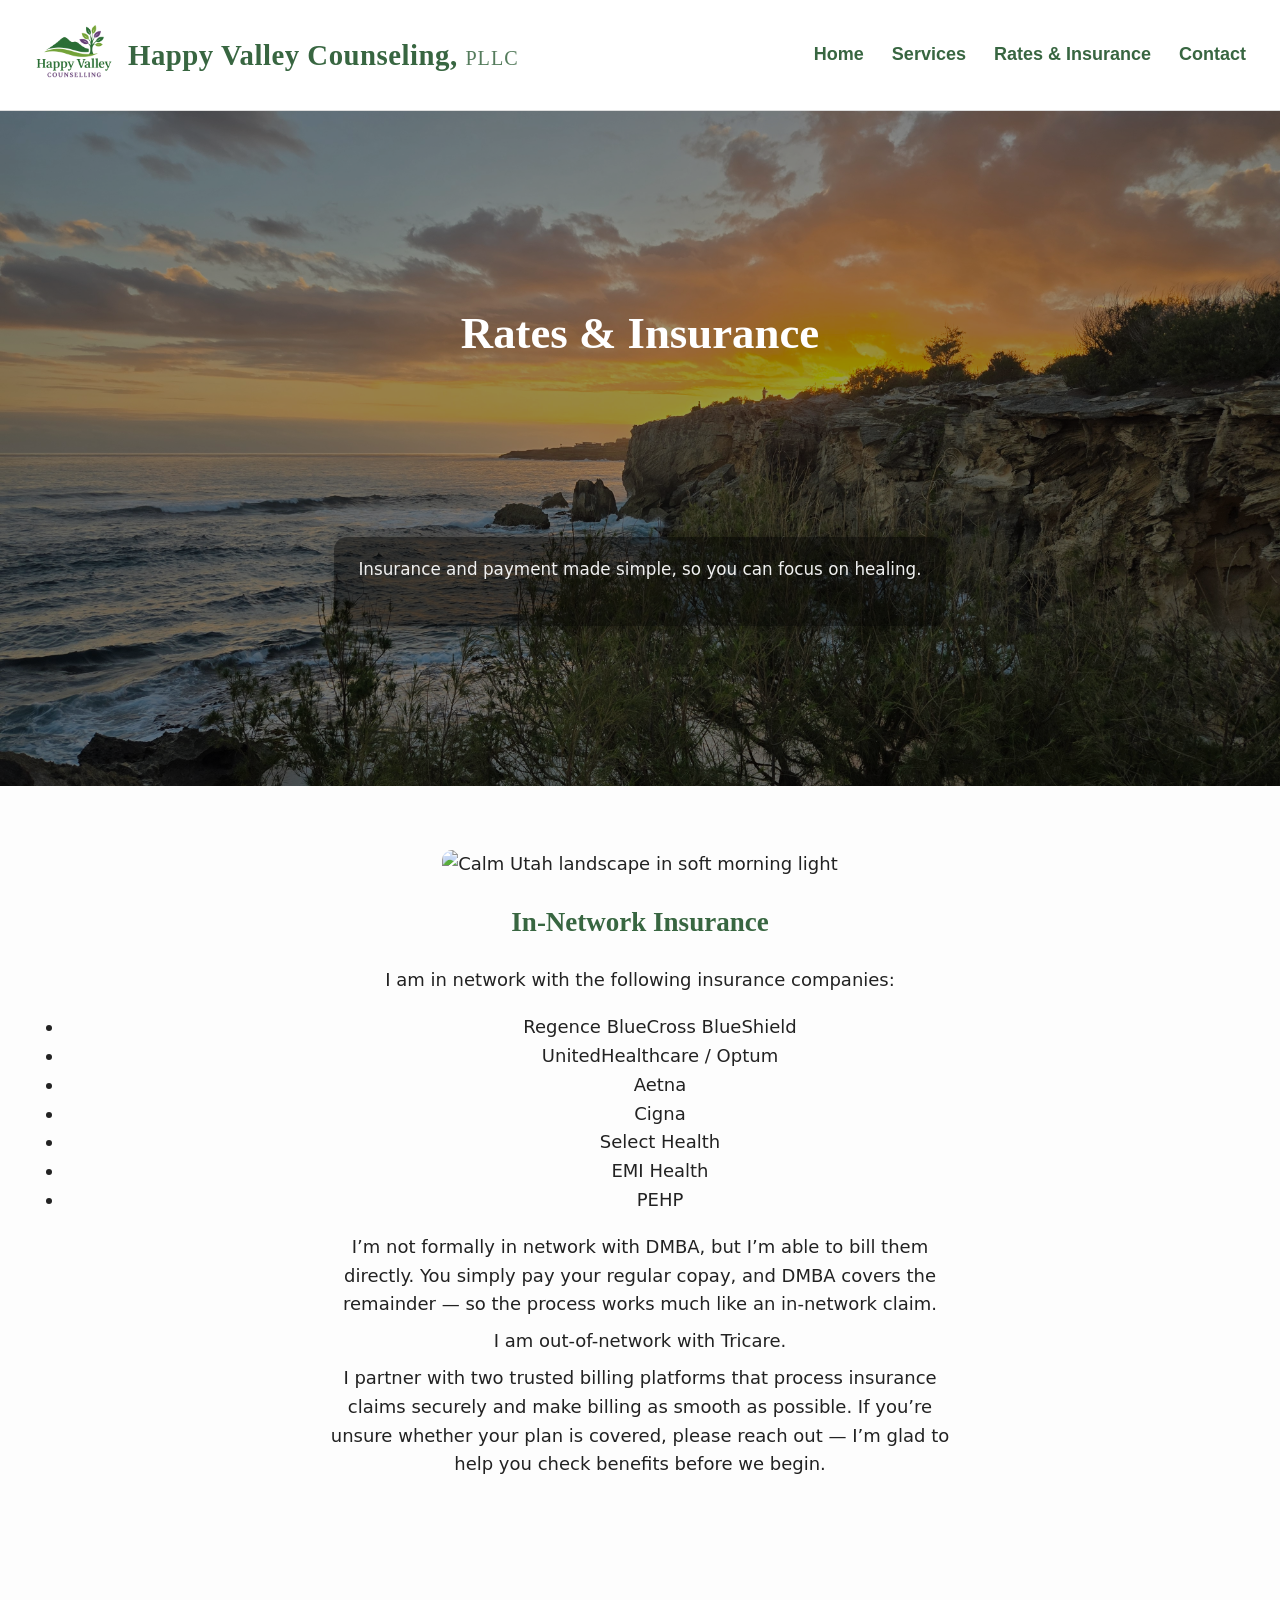
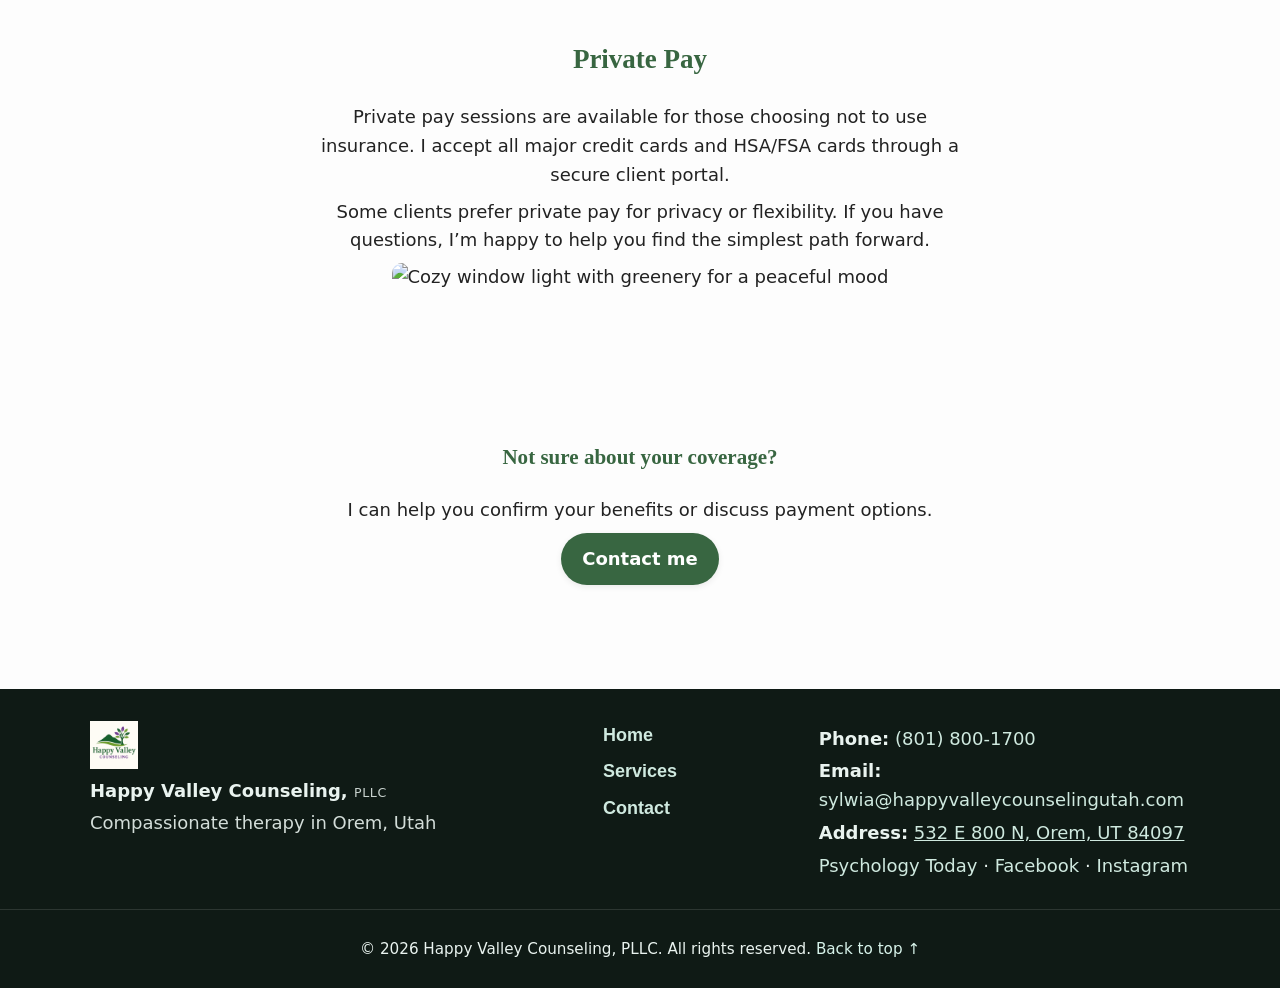
==== rates/index.html @ cf36c381 "Add files via upload added rates pages" ====
<!DOCTYPE html>
<html lang="en">

<head>
    <meta charset="UTF-8" />
    <meta name="viewport" content="width=device-width, initial-scale=1.0" />
    <title>Rates &amp; Insurance | Happy Valley Counseling, PLLC</title>
    <meta name="description"
        content="Therapy rates and accepted insurance for Happy Valley Counseling in Orem, Utah. In network with major plans; private pay and HSA/FSA accepted." />
    <link rel="stylesheet" href="/styles.css">

</head>

<body>
    <!-- ===== Header (exact structure as homepage; paths adjusted) ===== -->
    <header class="site-header">
        <img src="../images/logo-clear.png" alt="Happy Valley Counseling logo" class="logo" width="84" height="84">
        <h1>Happy Valley Counseling, <span class="pllc">PLLC</span></h1>

        <!-- Mobile menu button -->
        <button class="nav-toggle" aria-label="Toggle menu" aria-expanded="false" aria-controls="primary-nav">☰</button>

        <!-- Primary navigation -->
        <nav id="primary-nav" aria-label="Primary">
            <ul>
                <li><a href="/">Home</a></li>
                <li><a href="../services/">Services</a></li>
                <li><a href="/rates/" aria-current="page">Rates &amp; Insurance</a></li>
                <li><a href="/#contact" class="scroll-link">Contact</a></li>
            </ul>
        </nav>
    </header>

    <!-- ===== Hero (matches homepage structure exactly) ===== -->
    <section id="rates-hero" class="hero hero-insurance">
        <h1>Rates &amp; Insurance</h1>
        <div class="hero-text">
            <p>Insurance and payment made simple, so you can focus on healing.</p>
        </div>
    </section>

    <main>
        <!-- ===== In-Network Section ===== -->
        <section id="insurance" class="split-section">
            <img src="../images/insurance/in-network.jpg" alt="Calm Utah landscape in soft morning light"
                class="split-image left" />
            <div class="split-text right">
                <h2>In-Network Insurance</h2>
                <p>I am in network with the following insurance companies:</p>
                <ul>
                    <li>Regence BlueCross BlueShield</li>
                    <li>UnitedHealthcare / Optum</li>
                    <li>Aetna</li>
                    <li>Cigna</li>
                    <li>Select Health</li>
                    <li>EMI Health</li>
                    <li>PEHP</li>
                </ul>

                <p>I’m not formally in network with DMBA, but I’m able to bill them directly. You simply pay your
                    regular copay, and DMBA covers the remainder — so the process works much like an in-network claim.
                </p>
                <p>I am out-of-network with Tricare.</p>

                <p class="soft-note">I partner with two trusted billing platforms that process insurance claims securely
                    and make billing as smooth as possible. If you’re unsure whether your plan is covered, please reach
                    out — I’m glad to help you check benefits before we begin.</p>
            </div>
        </section>

        <!-- ===== Private Pay Section (alternating) ===== -->
        <section class="split-section alt">
            <div class="split-text left">
                <h2>Private Pay</h2>
                <p>Private pay sessions are available for those choosing not to use insurance. I accept all major credit
                    cards and HSA/FSA cards through a secure client portal.</p>
                <p class="soft-note">Some clients prefer private pay for privacy or flexibility. If you have questions,
                    I’m happy to help you find the simplest path forward.</p>
            </div>
            <img src="../images/insurance/private-pay.jpg" alt="Cozy window light with greenery for a peaceful mood"
                class="split-image right" />
        </section>

        <!-- ===== Gentle closing CTA ===== -->
        <section class="closing-cta">
            <div class="closing-box">
                <h3>Not sure about your coverage?</h3>
                <p>I can help you confirm your benefits or discuss payment options.</p>
                <p><a class="btn" href="/#contact">Contact me</a></p>
            </div>
        </section>
    </main>

    <!-- ===== Footer (exact structure as homepage; paths adjusted) ===== -->
    <footer class="site-footer" role="contentinfo" aria-label="Footer">
        <div class="footer-inner">
            <div class="footer-brand">
                <img src="../images/logo-whitebg.png" alt="Happy Valley Counseling logo" class="footer-logo">
                <p class="footer-name">Happy Valley Counseling, <span class="pllc">PLLC</span></p>
                <p class="footer-tag">Compassionate therapy in Orem, Utah</p>
            </div>

            <nav class="footer-nav" aria-label="Footer links">
                <ul>
                    <li><a href="/">Home</a></li>
                    <li><a href="../services/">Services</a></li>
                    <li><a href="/#contact">Contact</a></li>
                </ul>
            </nav>

            <div class="footer-contact">
                <p><strong>Phone:</strong> <a href="tel:+18018001700">(801) 800-1700</a></p>
                <p><strong>Email:</strong> <a
                        href="mailto:sylwia@happyvalleycounselingutah.com">sylwia@happyvalleycounselingutah.com</a></p>
                <p><strong>Address:</strong>
                    <a href="https://www.google.com/maps/search/?api=1&query=532%20E%20800%20N%2C%20Orem%2C%20UT%2084097"
                        target="_blank" rel="noopener" aria-label="Open 532 E 800 N, Orem, UT 84097 on Google Maps">
                        532 E 800 N, Orem, UT 84097
                    </a>
                </p>
                <p class="footer-social">
                    <a href="https://www.psychologytoday.com/profile/1217703" target="_blank" rel="noopener">Psychology
                        Today</a> ·
                    <a href="https://www.facebook.com/HappyValleyCounselingUtah" target="_blank"
                        rel="noopener">Facebook</a> ·
                    <a href="https://www.instagram.com/happyvalleycounselingutah/" target="_blank"
                        rel="noopener">Instagram</a>
                </p>
            </div>
        </div>

        <div class="footer-bottom">
            <p>© <span id="year"></span> Happy Valley Counseling, PLLC. All rights reserved. <a href="/">Back to top
                    ↑</a></p>
        </div>
    </footer>

    <!-- Same JS file as homepage (one level up) -->
    <script src="/index.js"></script>

</body>

</html>
---- styles.css ----
:root {
    --green-700: #386641;
    /* deep evergreen */
    --green-500: #6b9080;
    /* sage banner */
    --green-300: #9cc5a1;
    /* light leaf */
    --purple-600: #6b56a3;
    /* primary accent */
    --purple-400: #9273cf;
    /* light accent */
    --ink-900: #222222;
    /* text */
    --paper-50: #fdfdfd;
    /* page bg */
}

:root {
    /* ...your existing vars... */
    --header-offset: 84px;
    /* adjust if needed */
}

html {
    scroll-behavior: smooth;
}

/* reset / base */
* {
    box-sizing: border-box;
}

h1,
h2,
h3 {
    font-family: 'Playfair Display', serif;
    color: var(--green-700);
}

body {
    font-family: Lato, system-ui, -apple-system, sans-serif;
    color: var(--ink-900);
    background: var(--paper-50);
    margin: 0;
    line-height: 1.6;
}

/* Typographic rhythm and readability */
:root {
    --max-width: 70ch;
}

section p {
    max-width: var(--max-width);
}

/* Slightly larger default font on big screens */
@media (min-width: 1024px) {
    body {
        font-size: 18px;
    }
}

/* Improve link focus/hover contrast in header */
.site-header nav a {
    padding: .25rem .125rem;
    border-radius: .25rem;
}

.site-header nav a:focus,
.site-header nav a:hover {
    background: rgba(56, 102, 65, 0.08);
    text-decoration: none;
}

/* header */
.site-header {
    position: sticky;
    top: 0;
    z-index: 10;
    /* important for dropdown positioning */
    background: #fff;
    color: var(--green-700);
    padding: 0.8rem 2rem;
    display: grid;
    grid-template-columns: auto 1fr auto;
    /* logo | title | nav/button */
    align-items: center;
    gap: 0.75rem;
    border-bottom: 1px solid #ddd;
}

header h1 {
    margin: 0.5rem 0;
    font-size: 1.8rem;
    letter-spacing: 0.5px;
}

.logo {
    width: 84px;
    height: auto;
    display: block;
    margin: 0;
    border-radius: 0;
}

/* nav (desktop baseline) */
nav ul {
    list-style: none;
    padding: 0;
    margin: 0;
    display: flex;
    gap: 1.5rem;
    justify-content: center;
    font-family: 'Lato', sans-serif;
}

nav a {
    color: var(--green-700);
    text-decoration: none;
    font-weight: 600;
}

nav a:hover {
    text-decoration: underline;
}

/* images */
img {
    max-width: 100%;
    height: auto;
    border-radius: 10px;
}

/* ===== Happy Valley CTA buttons ===== */
.cta-group {
    display: grid;
    gap: .75rem;
    margin-top: 1.25rem;
}

/* Base button */
.btn {
    --brand: var(--green-700, #386641);
    --brand-600: #4c7a58;
    --on-brand: #ffffff;
    --surface: #f3f7f4;
    --border: rgba(0, 0, 0, .08);

    display: inline-flex;
    align-items: center;
    justify-content: center;
    gap: .5rem;
    padding: .95rem 1.25rem;
    border-radius: 9999px;
    /* pill shape */
    border: 1px solid transparent;
    font-weight: 600;
    line-height: 1.1;
    text-decoration: none;
    min-height: 48px;
    /* ≥ WCAG touch target */
    box-shadow: 0 2px 6px rgba(0, 0, 0, .08);
    transition: background-color .2s ease, border-color .2s ease, transform .06s ease;
    color: #fff;
    /* default text color; variants can override */
    background: var(--brand);
    /* default bg so old .btn uses primary look */
}

.btn:hover {
    transform: translateY(-1px);
}

.btn:focus-visible {
    outline: 3px solid #93c5aa;
    /* accessible focus ring */
    outline-offset: 2px;
}

@media (prefers-reduced-motion: reduce) {

    .btn,
    .btn:hover {
        transition: none;
        transform: none;
    }
}

/* Variants */
.btn-primary {
    background: var(--brand);
    color: var(--on-brand);
}

.btn-primary:hover {
    background: var(--brand-600);
}

.btn-primary-soft {
    background: #e8f0eb;
    color: var(--brand);
    border-color: #d7e4dc;
}

.btn-primary-soft:hover {
    background: #ddebe3;
}

.btn-outline {
    background: #fff;
    color: var(--brand);
    border-color: var(--brand);
}

.btn-outline:hover {
    background: var(--brand);
    color: #fff;
}

/* Icon sizing */
.btn .i {
    line-height: 0;
    font-size: 1.1em;
}

/* Desktop: place buttons side-by-side with wrapping */
@media (min-width: 700px) {
    .cta-group {
        grid-template-columns: repeat(3, minmax(0, 1fr));
    }
}





a:focus,
.btn:focus {
    outline: 3px solid var(--purple-400);
    outline-offset: 2px;
    border-radius: .4rem;
}

/* hero */
.hero {
    position: relative;
    min-height: 75vh;
    display: grid;
    place-items: center;
    text-align: center;
    color: white;
    background: url("images/sunset.jpg") center/cover no-repeat fixed;
    padding: 5rem 1rem;
}

.hero::before {
    content: "";
    position: absolute;
    inset: 0;
    background: rgba(0, 0, 0, 0.40);
}

.hero>* {
    position: relative;
    z-index: 1;
}

.hero h1,
.hero h2 {
    font-family: 'Playfair Display', serif;
    font-size: clamp(1.8rem, 4vw, 2.8rem);
    line-height: 1.2;
    color: #fff;
    margin-bottom: 1rem;
}



.hero p {
    color: #f0f0f0;
    max-width: 600px;
    margin: 0 auto 1.5rem;
    font-size: 1.05rem;
}

/* translucent background behind hero text */
.hero-text {
    background: rgba(0, 0, 0, 0.45);
    /* 45% black */
    padding: 1.2rem 1.5rem;
    border-radius: 0.8rem;
    max-width: 700px;
    margin: 0 auto;
    box-shadow: 0 4px 12px rgba(0, 0, 0, 0.25);
}




.hero img {
    display: none;
}

/* sections */
section {
    padding: 4rem 1.5rem;
    text-align: center;
}

section h2 {
    color: var(--green-700);
    font-family: 'Playfair Display', serif;
}

section p {
    max-width: 650px;
    margin: 0.5rem auto;
}

/* mobile toggle button (hidden on desktop) */
.nav-toggle {
    display: none;
    background: #fff;
    border: 1px solid #ddd;
    border-radius: .5rem;
    padding: .4rem .6rem;
    font-size: 1.1rem;
    line-height: 1;
    color: var(--green-700);
    cursor: pointer;
}

/* subtle shadow when scrolling */
.site-header.scrolled {
    box-shadow: 0 2px 6px rgba(0, 0, 0, 0.08);
    transition: box-shadow 0.3s ease;
}

/* smaller title on very small phones */
@media (max-width: 600px) {
    header h1 {
        font-size: 1rem;
        line-height: 1.1;
    }
}

/* MOBILE DROPDOWN (fade/slide) */
@media (max-width: 800px) {
    .nav-toggle {
        display: inline-block;
    }

    /* dropdown panel (always flex, visually collapsed) */
    .site-header nav ul {
        position: absolute;
        left: 0;
        right: 0;
        top: calc(100% + 1px);
        margin: 0;
        padding: .75rem 1rem;
        background: #fff;
        border-top: 1px solid #eee;
        display: flex;
        flex-direction: column;
        gap: .75rem;
        text-align: center;
        z-index: 9;

        /* hidden state */
        max-height: 0;
        opacity: 0;
        transform: translateY(-0.5rem);
        overflow: hidden;
        visibility: hidden;

        /* transitions */
        transition:
            max-height .25s ease,
            opacity .25s ease,
            transform .25s ease,
            visibility 0s linear .25s;
        /* delay hiding until fade finishes */
    }

    /* open state */
    .site-header.open nav ul {
        max-height: 240px;
        opacity: 1;
        transform: translateY(0);
        visibility: visible;
        transition:
            max-height .30s ease,
            opacity .30s ease,
            transform .30s ease,
            visibility 0s;
        /* show immediately */
    }

    /* bigger tap targets */
    nav a {
        padding: .5rem .25rem;
    }
}

/* ensure hero doesn’t get covered if menu drops */
@media (max-width: 800px) {
    .site-header.open+.hero {
        padding-top: 1rem;
    }
}

/* ===== Footer ===== */
.site-footer {
    background: #0f1a15;
    color: #e9f3ef;
    padding-top: 2rem;
    margin-top: 2rem;
}

.site-footer a {
    color: #cfe9df;
    text-decoration: none;
}

.site-footer a:hover {
    text-decoration: underline;
}

.footer-inner {
    width: min(1100px, 92%);
    margin: 0 auto;
    display: grid;
    grid-template-columns: 1.2fr 1fr 1.2fr;
    gap: 1.5rem;
    align-items: start;
}

.footer-logo {
    width: 48px;
    height: auto;
    border-radius: 0;
    display: block;
    margin-bottom: .5rem;
}

.footer-name {
    margin: 0;
    font-weight: 700;
}

.footer-tag {
    margin: .25rem 0 0;
    opacity: .9;
}

.footer-nav ul {
    list-style: none;
    margin: 0;
    padding: 0;
    display: grid;
    gap: .5rem;
}

.footer-nav a {
    font-weight: 600;
}

.footer-contact p {
    margin: .25rem 0;
}

.footer-social {
    margin-top: .5rem;
}

.footer-bottom {
    border-top: 1px solid rgba(255, 255, 255, .12);
    margin-top: 1.5rem;
    padding: .75rem 0;
    text-align: center;
    font-size: .95rem;
}

.footer-bottom a {
    color: #d7f3ea;
}

/* Mobile footer layout */
@media (max-width: 800px) {
    .footer-inner {
        grid-template-columns: 1fr;
        gap: 1rem;
    }

    .footer-bottom {
        font-size: .9rem;
    }
}

.pllc {
    font-size: 0.7em;
    font-weight: 400;
    letter-spacing: 0.05em;
    opacity: 0.85;
}

@media (prefers-color-scheme: dark) {
    :root {
        --paper-50: #121212;
        /* page bg in dark */
        --ink-900: #f5f5f5;
        /* text in dark */
        /* Optional: slightly tweak accents to keep contrast strong */
        /* --green-700: #3a7a50; */
        /* --purple-600: #7b65b6; */
    }

    body {
        background: var(--paper-50);
        color: var(--ink-900);
    }

    .site-header {
        background: #161b18;
        border-bottom-color: #27332d;
    }

    .site-header nav a:focus,
    .site-header nav a:hover {
        background: rgba(255, 255, 255, 0.08);
    }

    .hero::before {
        /* Keep overlay but slightly lighter in dark mode for readability */
        background: rgba(0, 0, 0, 0.35);
    }


    .site-footer {
        background: #0b1411;
        color: #e7f2ee;
    }

    .footer-bottom {
        border-top-color: rgba(255, 255, 255, .14);
    }
}

.footer-contact a[href*="maps"] {
    color: #cfe9df;
    /* same as other footer links */
    text-decoration: underline;
}

.footer-contact a[href*="maps"]:hover {
    color: #ffffff;
}


/* ===== Therapy Services: compact cards (title → image → text) ===== */
.services .section-hero {
    background: linear-gradient(to bottom right, var(--green-700), var(--green-500));
    color: #fff;
    padding: 2.5rem 1.25rem;
    text-align: center;
    border-radius: 0.8rem;
    margin: 0 auto 1.5rem;
    width: min(1100px, 92%);
}

.services .section-hero h2 {
    color: #fff;
    margin: 0 0 .4rem;
    font-size: clamp(1.7rem, 3vw, 2.2rem);
}

.services .section-hero p {
    margin: 0;
    opacity: .95;
}

.service-grid {
    width: min(1100px, 92%);
    margin: 0 auto;
    display: grid;
    gap: 1.25rem;
    grid-template-columns: repeat(3, 1fr);
}

@media (max-width: 1000px) {
    .service-grid {
        grid-template-columns: repeat(2, 1fr);
    }
}

@media (max-width: 640px) {
    .service-grid {
        grid-template-columns: 1fr;
    }
}

.service-card {
    background: #fff;
    border-radius: 0.8rem;
    box-shadow: 0 2px 6px rgba(0, 0, 0, .06);
    padding: 1rem 1rem 1.1rem;
    text-align: left;
}

.service-card h3 {
    margin: 0 0 .5rem;
    font-size: 1.15rem;
    color: var(--green-700);
    line-height: 1.25;
}

.service-card img {
    width: 100%;
    height: 160px;
    /* ← change to 140px or 120px if you want smaller */
    object-fit: cover;
    border-radius: 0.6rem;
    margin: 0.25rem 0 0.6rem;
}

.service-card p {
    margin: 0;
    font-size: 0.98rem;
    line-height: 1.55;
    color: var(--ink-900);
}

/* Family photo styling */
.family-photo {
    margin-top: 1rem;
    border-radius: 0.6rem;
    box-shadow: 0 2px 10px rgba(0, 0, 0, 0.08);
    max-width: 680px;
    /* keeps it from stretching too wide */
    display: block;
    margin-left: auto;
    margin-right: auto;
    /* centers the image */
}

/* Center the family photo caption */
.photo-caption {
    text-align: center;
    margin-top: 0.5rem;
    color: #444;
    font-size: 0.95rem;
}

/* Therapist Bio layout polish */
#therapist-bio {
    background-color: #f8f9f8;
    /* soft neutral backdrop for calm contrast */
    padding: 3rem 1rem;
    text-align: center;
}

.bio-wrap {
    display: flex;
    flex-direction: column;
    align-items: center;
    gap: 1.5rem;
    max-width: 750px;
    margin: 0 auto;
}

.bio-photo {
    border-radius: 0.6rem;
    max-width: 250px;
    height: auto;
    box-shadow: 0 2px 10px rgba(0, 0, 0, 0.08);
}

.bio-text {
    text-align: left;
    line-height: 1.7;
    font-size: 1rem;
    color: #333;
}

/* spacing between therapist and family photo */
.family-photo {
    margin-top: 2rem;
    border-radius: 0.6rem;
    box-shadow: 0 2px 10px rgba(0, 0, 0, 0.08);
    max-width: 680px;
    display: block;
    margin-left: auto;
    margin-right: auto;
}

/* responsive tweaks for smaller screens */
@media (max-width: 600px) {
    .bio-text {
        font-size: 0.95rem;
    }

    .bio-photo {
        max-width: 180px;
    }
}

/* Keep anchored sections from hiding under the sticky header */
section[id] {
    scroll-margin-top: var(--header-offset);
}

/* Give a little more room on small screens if the header stacks */
@media (max-width: 600px) {
    :root {
        --header-offset: 96px;
    }
}
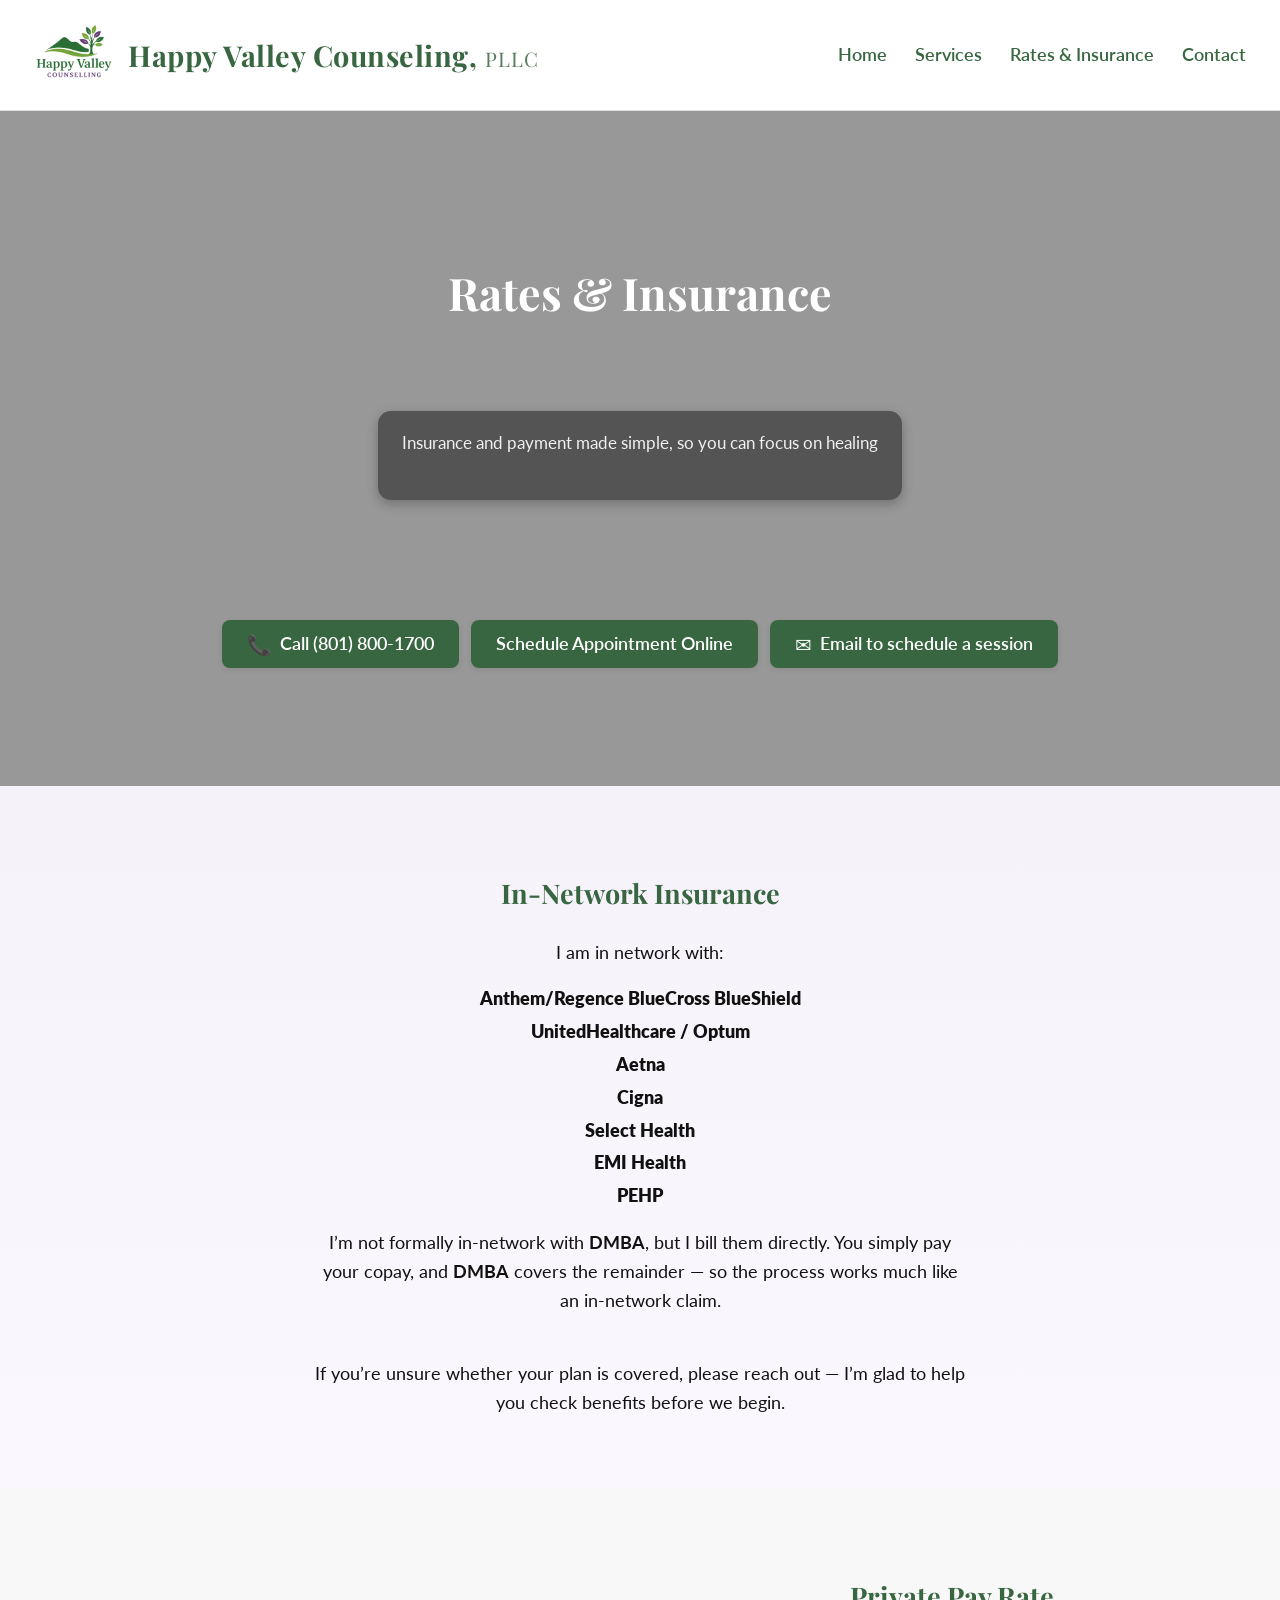
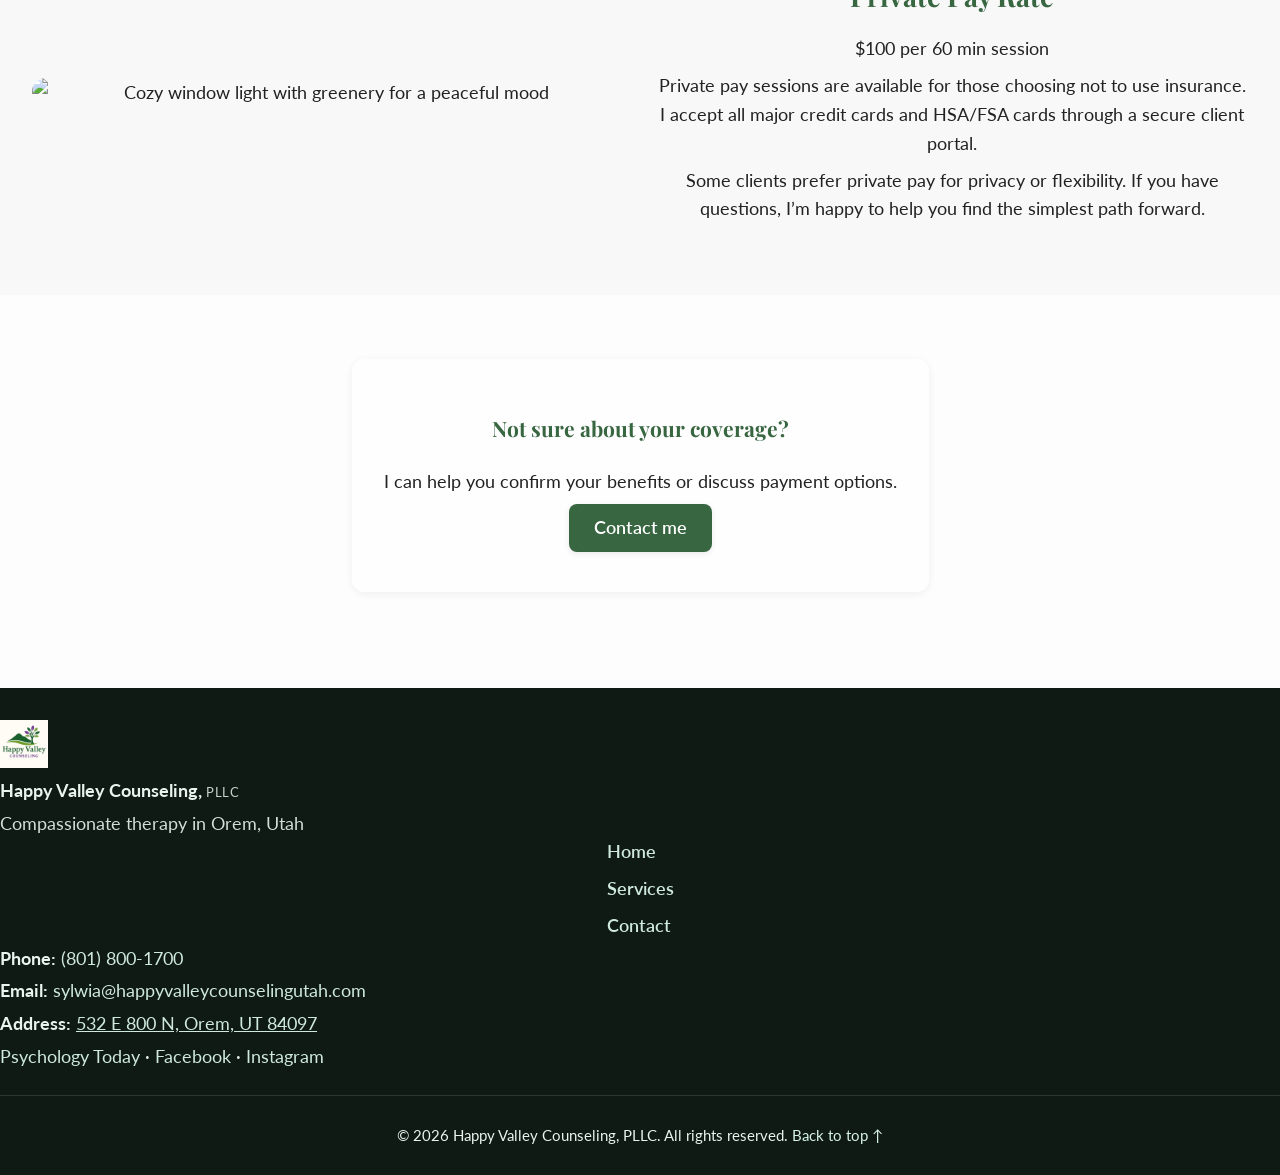
==== commit 7afa847e: "Add files via upload update on rates" ====
--- a/rates/index.html
+++ b/rates/index.html
@@ -2,12 +2,24 @@
 <html lang="en">
 
 <head>
+
     <meta charset="UTF-8" />
     <meta name="viewport" content="width=device-width, initial-scale=1.0" />
     <title>Rates &amp; Insurance | Happy Valley Counseling, PLLC</title>
     <meta name="description"
         content="Therapy rates and accepted insurance for Happy Valley Counseling in Orem, Utah. In network with major plans; private pay and HSA/FSA accepted." />
+
+    <!-- Performance for Google Fonts -->
+    <link rel="preconnect" href="https://fonts.gstatic.com" crossorigin>
+
+    <!-- Same fonts as your homepage and services page -->
+    <link
+        href="https://fonts.googleapis.com/css2?family=Playfair+Display:wght@600&family=Lato:wght@400;600&display=swap"
+        rel="stylesheet">
+
     <link rel="stylesheet" href="/styles.css">
+
+
 
 </head>
 
@@ -31,55 +43,88 @@
         </nav>
     </header>
 
-    <!-- ===== Hero (matches homepage structure exactly) ===== -->
+    <!-- ===== Hero (matches homepage exactly, with new words) ===== -->
     <section id="rates-hero" class="hero hero-insurance">
-        <h1>Rates &amp; Insurance</h1>
+
+        <h1>Rates & Insurance</h1>
+
         <div class="hero-text">
-            <p>Insurance and payment made simple, so you can focus on healing.</p>
+            <p>Insurance and payment made simple, so you can focus on healing</p>
         </div>
+
+        <div class="cta-group" role="group" aria-label="Contact options to schedule a session">
+            <a class="btn btn-primary" href="tel:+18018001700"
+                aria-label="Call Happy Valley Counseling at 801-800-1700 to schedule a session">
+                <span class="i" aria-hidden="true">📞</span>
+                Call (801) 800-1700
+            </a>
+
+            <a href="https://www.therapyportal.com/p/happyvalley84097/" class="btn schedule-btn" target="_blank"
+                rel="noopener noreferrer" aria-label="Schedule an appointment securely through the client portal">
+                Schedule Appointment Online
+            </a>
+
+
+            <a class="btn"
+                href="mailto:sylwia@happyvalleycounselingutah.com?subject=Schedule%20a%20session&body=Hello%2C%20I%E2%80%99d%20like%20to%20schedule%20a%20therapy%20session."
+                aria-label="Email Happy Valley Counseling to schedule a session">
+                <span class="i" aria-hidden="true">✉️</span>
+                Email to schedule a session
+            </a>
+        </div>
+
+
+
+
+
+
     </section>
 
+
+
     <main>
-        <!-- ===== In-Network Section ===== -->
-        <section id="insurance" class="split-section">
-            <img src="../images/insurance/in-network.jpg" alt="Calm Utah landscape in soft morning light"
+        <!-- ===== In-Network Insurance ===== -->
+        <section id="insurance" class="center-section purple-tint">
+
+            <h2>In-Network Insurance</h2>
+            <p>I am in network with:</p>
+            <ul>
+                <li>Anthem/Regence BlueCross BlueShield</li>
+                <li>UnitedHealthcare / Optum</li>
+                <li>Aetna</li>
+                <li>Cigna</li>
+                <li>Select Health</li>
+                <li>EMI Health</li>
+                <li>PEHP</li>
+            </ul>
+
+            <p>I’m not formally in-network with <strong>DMBA</strong>, but I bill them directly. You simply pay your
+                copay, and <strong>DMBA</strong> covers the remainder — so the process works much like an in-network
+                claim.</p>
+            <br>
+            <p class="soft-note"> If you’re unsure whether your plan is covered, please reach
+                out — I’m glad to help you check benefits before we begin.</p>
+        </section>
+
+
+        <!-- ===== Private Pay Section (flipped) ===== -->
+        <section class="split-section alt">
+            <img src="../images/private-pay.jpg" alt="Cozy window light with greenery for a peaceful mood"
                 class="split-image left" />
             <div class="split-text right">
-                <h2>In-Network Insurance</h2>
-                <p>I am in network with the following insurance companies:</p>
-                <ul>
-                    <li>Regence BlueCross BlueShield</li>
-                    <li>UnitedHealthcare / Optum</li>
-                    <li>Aetna</li>
-                    <li>Cigna</li>
-                    <li>Select Health</li>
-                    <li>EMI Health</li>
-                    <li>PEHP</li>
-                </ul>
-
-                <p>I’m not formally in network with DMBA, but I’m able to bill them directly. You simply pay your
-                    regular copay, and DMBA covers the remainder — so the process works much like an in-network claim.
+                <h2>Private Pay Rate</h2>
+                <p>$100 per 60 min session</p>
+                <p>Private pay sessions are available for those choosing not to use insurance. I accept all major credit
+                    cards and HSA/FSA cards through a secure client portal.</p>
+                <p class="soft-note">
+                    Some clients prefer private pay for privacy or flexibility. If you have questions,
+                    I’m happy to help you find the simplest path forward.
                 </p>
-                <p>I am out-of-network with Tricare.</p>
-
-                <p class="soft-note">I partner with two trusted billing platforms that process insurance claims securely
-                    and make billing as smooth as possible. If you’re unsure whether your plan is covered, please reach
-                    out — I’m glad to help you check benefits before we begin.</p>
             </div>
         </section>
 
-        <!-- ===== Private Pay Section (alternating) ===== -->
-        <section class="split-section alt">
-            <div class="split-text left">
-                <h2>Private Pay</h2>
-                <p>Private pay sessions are available for those choosing not to use insurance. I accept all major credit
-                    cards and HSA/FSA cards through a secure client portal.</p>
-                <p class="soft-note">Some clients prefer private pay for privacy or flexibility. If you have questions,
-                    I’m happy to help you find the simplest path forward.</p>
-            </div>
-            <img src="../images/insurance/private-pay.jpg" alt="Cozy window light with greenery for a peaceful mood"
-                class="split-image right" />
-        </section>
+
+
 
         <!-- ===== Gentle closing CTA ===== -->
         <section class="closing-cta">
@@ -89,6 +134,7 @@
                 <p><a class="btn" href="/#contact">Contact me</a></p>
             </div>
         </section>
+
     </main>
 
     <!-- ===== Footer (exact structure as homepage; paths adjusted) ===== -->
--- a/styles.css
+++ b/styles.css
@@ -14,6 +14,21 @@
     --paper-50: #fdfdfd;
     /* page bg */
 }
+
+/* Hide visually but keep readable for screen readers (WCAG accessible) */
+.visually-hidden {
+    position: absolute !important;
+    width: 1px;
+    height: 1px;
+    padding: 0;
+    margin: -1px;
+    overflow: hidden;
+    clip: rect(0 0 0 0);
+    white-space: nowrap;
+    border: 0;
+}
+
+
 
 :root {
     /* ...your existing vars... */
@@ -261,6 +276,14 @@
     background: rgba(0, 0, 0, 0.40);
 }
 
+/* === Rates & Insurance: page-specific hero === */
+#rates-hero {
+    background-image: url('/images/hero-rates.jpg');
+    background-attachment: scroll;
+    /* optional: avoid parallax here */
+}
+
+
 .hero>* {
     position: relative;
     z-index: 1;
@@ -427,7 +450,7 @@
     text-decoration: underline;
 }
 
-.footer-inner {
+.footer-top {
     width: min(1100px, 92%);
     margin: 0 auto;
     display: grid;
@@ -474,6 +497,9 @@
     margin-top: .5rem;
 }
 
+
+
+
 .footer-bottom {
     border-top: 1px solid rgba(255, 255, 255, .12);
     margin-top: 1.5rem;
@@ -488,9 +514,13 @@
 
 /* Mobile footer layout */
 @media (max-width: 800px) {
-    .footer-inner {
+    .footer-top {
         grid-template-columns: 1fr;
         gap: 1rem;
+    }
+
+    .footer-nav ul {
+        justify-items: center;
     }
 
     .footer-bottom {
@@ -715,4 +745,162 @@
     :root {
         --header-offset: 96px;
     }
+}
+
+/* ---------- Rates & Insurance Page ---------- */
+
+
+.split-section {
+    display: flex;
+    flex-wrap: wrap;
+    align-items: center;
+    padding: 4rem 2rem;
+    gap: 2rem;
+}
+
+.split-section.alt {
+    background-color: #f7f8f7;
+}
+
+/* Remove bullet points in the Insurance section */
+#insurance ul {
+    list-style: none;
+    padding-left: 0;
+    margin-left: 0;
+}
+
+#insurance li {
+    margin: 0.25rem 0;
+    /* optional spacing */
+}
+
+.split-image {
+    flex: 1 1 45%;
+    border-radius: 1rem;
+    max-height: 400px;
+    object-fit: cover;
+}
+
+.split-text {
+    flex: 1 1 45%;
+    color: #222;
+    line-height: 1.6;
+}
+
+.split-text h2 {
+    color: #386641;
+    margin-bottom: 1rem;
+}
+
+/* Buttons */
+.btn {
+    background-color: #386641;
+    color: #fff;
+    padding: 0.75rem 1.5rem;
+    border-radius: 0.5rem;
+    text-decoration: none;
+    font-weight: 600;
+}
+
+.btn:hover {
+    background-color: #6b9080;
+}
+
+/* Responsive layout */
+@media (max-width: 768px) {
+    .split-section {
+        flex-direction: column;
+    }
+
+    .split-image,
+    .split-text {
+        flex: 1 1 100%;
+    }
+}
+
+
+
+#rates-hero h1 {
+    display: block;
+    margin-bottom: 1rem;
+}
+
+#rates-hero .hero-text {
+    display: block;
+    margin: 0 auto 1.5rem;
+    max-width: 60ch;
+}
+
+#rates-hero .cta-group {
+    display: flex;
+    flex-wrap: wrap;
+    /* allows buttons to wrap on mobile */
+    justify-content: center;
+    gap: 0.75rem;
+    /* space between buttons */
+}
+
+
+
+/* === CTA faint background image === */
+.closing-cta {
+    position: relative;
+    text-align: center;
+    padding: 4rem 1.5rem;
+    background-color: #fdfdfd;
+    /* fallback color */
+    color: #222;
+    overflow: hidden;
+    /* keeps overlay inside section */
+}
+
+.closing-cta::before {
+    content: "";
+    position: absolute;
+    inset: 0;
+    background: url('/images/private-pay.jpg') center/cover no-repeat;
+    opacity: 0.25;
+    /* 25% opacity */
+    z-index: 0;
+}
+
+.closing-cta .closing-box {
+    position: relative;
+    z-index: 1;
+    /* keeps text above faint image */
+    background: rgba(255, 255, 255, 0.75);
+    /* soft white layer for contrast */
+    padding: 2rem;
+    border-radius: 0.8rem;
+    display: inline-block;
+    max-width: 700px;
+    margin: 0 auto;
+    box-shadow: 0 2px 8px rgba(0, 0, 0, 0.06);
+}
+
+/* Full-width soft lavender background for In-Network section */
+.purple-tint {
+    background: linear-gradient(to bottom,
+            rgba(222, 210, 240, 0.25) 0%,
+            rgba(247, 240, 255, 0.45) 100%);
+    padding: 4rem 2rem;
+    color: var(--green-700);
+}
+
+.purple-tint p {
+    color: #222;
+    /* or var(--ink-900) if you prefer your main text color */
+}
+
+/* In-Network section text styling */
+.purple-tint p,
+.purple-tint ul,
+.purple-tint li {
+    color: #111;
+    /* deep near-black text */
+}
+
+.purple-tint ul li {
+    font-weight: 800;
+    /* extra-bold for maximum clarity */
 }
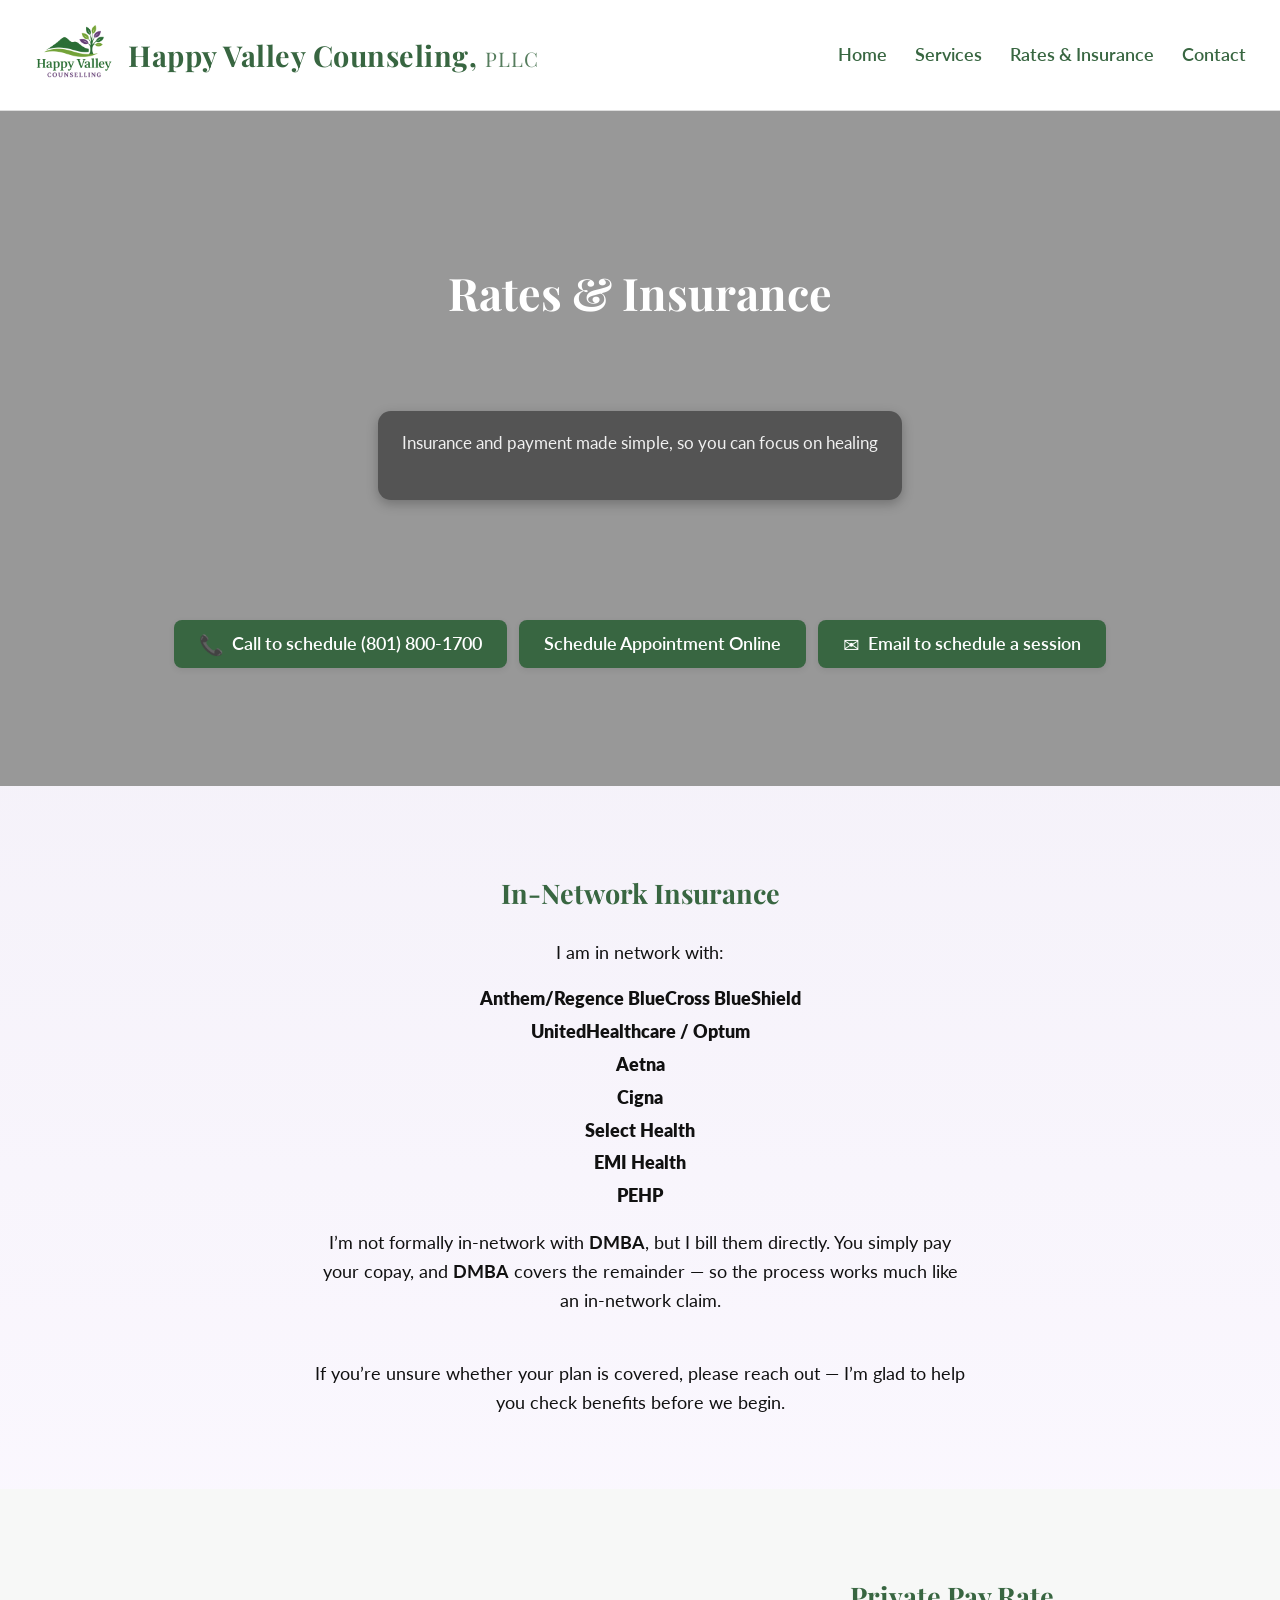
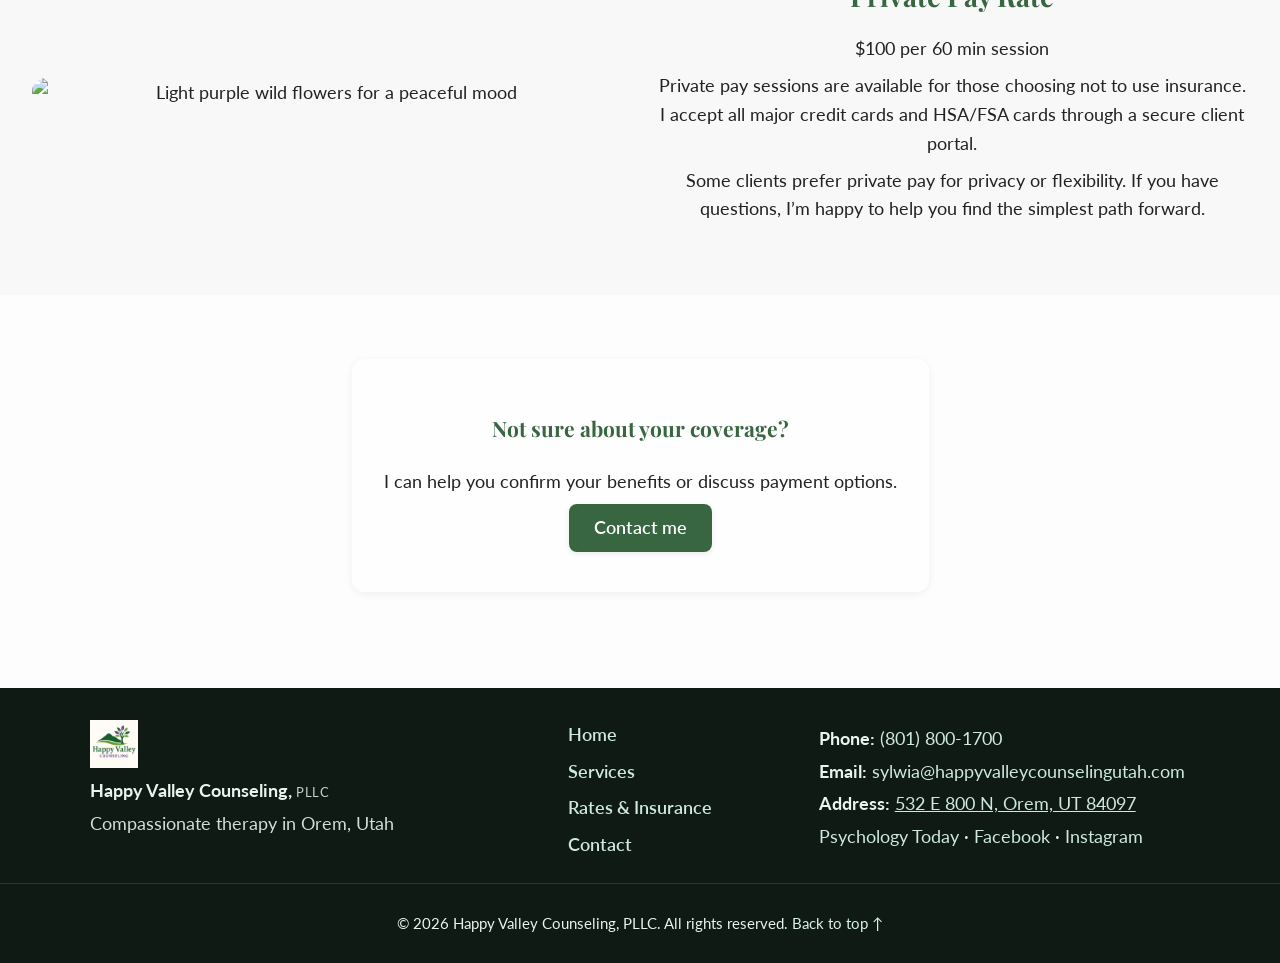
==== commit 40c59aca: "Add files via upload cleaned up html codes" ====
--- a/rates/index.html
+++ b/rates/index.html
@@ -8,6 +8,21 @@
     <title>Rates &amp; Insurance | Happy Valley Counseling, PLLC</title>
     <meta name="description"
         content="Therapy rates and accepted insurance for Happy Valley Counseling in Orem, Utah. In network with major plans; private pay and HSA/FSA accepted." />
+    <!-- SEO and Social Metadata -->
+    <link rel="canonical" href="https://www.happyvalleycounselingutah.com/rates/">
+
+    <meta property="og:type" content="website">
+    <meta property="og:url" content="https://www.happyvalleycounselingutah.com/rates/">
+    <meta property="og:title" content="Rates & Insurance | Happy Valley Counseling, Orem UT">
+    <meta property="og:description"
+        content="Transparent therapy rates and accepted insurance plans for clients in Orem and across Utah.">
+    <meta property="og:image" content="https://www.happyvalleycounselingutah.com/images/og-image.jpg">
+
+    <meta name="twitter:card" content="summary_large_image">
+    <meta name="twitter:title" content="Rates & Insurance | Happy Valley Counseling">
+    <meta name="twitter:description"
+        content="Affordable, compassionate therapy. In-network with most Utah insurance plans.">
+    <meta name="twitter:image" content="https://www.happyvalleycounselingutah.com/images/og-image.jpg">
 
     <!-- Performance for Google Fonts -->
     <link rel="preconnect" href="https://fonts.gstatic.com" crossorigin>
@@ -16,6 +31,14 @@
     <link
         href="https://fonts.googleapis.com/css2?family=Playfair+Display:wght@600&family=Lato:wght@400;600&display=swap"
         rel="stylesheet">
+    <!-- Favicons + theme color -->
+    <link rel="icon" href="/favicon.ico">
+    <link rel="icon" type="image/png" sizes="32x32" href="/favicon-32.png">
+    <link rel="icon" type="image/png" sizes="192x192" href="/android-chrome-192.png">
+    <link rel="apple-touch-icon" href="/apple-touch-icon.png">
+    <meta name="theme-color" content="#2f6e5a">
+    <!-- Preload hero image for faster visual load -->
+    <link rel="preload" as="image" href="/images/hero-rates.jpg" type="image/jpeg">
 
     <link rel="stylesheet" href="/styles.css">
 
@@ -35,54 +58,55 @@
         <!-- Primary navigation -->
         <nav id="primary-nav" aria-label="Primary">
             <ul>
-                <li><a href="/">Home</a></li>
+                <li><a href="../">Home</a></li>
                 <li><a href="../services/">Services</a></li>
-                <li><a href="/rates/" aria-current="page">Rates &amp; Insurance</a></li>
-                <li><a href="/#contact" class="scroll-link">Contact</a></li>
+                <li><a href="./" aria-current="page">Rates &amp; Insurance</a></li>
+                <li><a href="../#contact" class="scroll-link">Contact</a></li>
             </ul>
         </nav>
+
     </header>
-
-    <!-- ===== Hero (matches homepage exactly, with new words) ===== -->
-    <section id="rates-hero" class="hero hero-insurance">
-
-        <h1>Rates & Insurance</h1>
-
-        <div class="hero-text">
-            <p>Insurance and payment made simple, so you can focus on healing</p>
-        </div>
-
-        <div class="cta-group" role="group" aria-label="Contact options to schedule a session">
-            <a class="btn btn-primary" href="tel:+18018001700"
-                aria-label="Call Happy Valley Counseling at 801-800-1700 to schedule a session">
-                <span class="i" aria-hidden="true">📞</span>
-                Call (801) 800-1700
-            </a>
-
-            <a href="https://www.therapyportal.com/p/happyvalley84097/" class="btn schedule-btn" target="_blank"
-                rel="noopener noreferrer" aria-label="Schedule an appointment securely through the client portal">
-                Schedule Appointment Online
-            </a>
-
-
-            <a class="btn"
-                href="mailto:sylwia@happyvalleycounselingutah.com?subject=Schedule%20a%20session&body=Hello%2C%20I%E2%80%99d%20like%20to%20schedule%20a%20therapy%20session."
-                aria-label="Email Happy Valley Counseling to schedule a session">
-                <span class="i" aria-hidden="true">✉️</span>
-                Email to schedule a session
-            </a>
-        </div>
-
-
-
-
-
-
-    </section>
-
-
-
     <main>
+        <!-- ===== Hero (matches homepage exactly, with new words) ===== -->
+        <section id="rates-hero" class="hero hero-insurance">
+
+            <h1>Rates & Insurance</h1>
+
+            <div class="hero-text">
+                <p>Insurance and payment made simple, so you can focus on healing</p>
+            </div>
+
+            <div class="cta-group" role="group" aria-label="Contact options to schedule a session">
+                <a class="btn btn-primary" href="tel:+18018001700"
+                    aria-label="Call Happy Valley Counseling at 801-800-1700 to schedule a session">
+                    <span class="i" aria-hidden="true">📞</span>
+                    Call to schedule (801) 800-1700
+                </a>
+
+                <a href="https://www.therapyportal.com/p/happyvalley84097/" class="btn schedule-btn" target="_blank"
+                    rel="noopener noreferrer" aria-label="Schedule an appointment securely through the client portal">
+                    Schedule Appointment Online
+                </a>
+
+
+                <a class="btn"
+                    href="mailto:sylwia@happyvalleycounselingutah.com?subject=Schedule%20a%20session&body=Hello%2C%20I%E2%80%99d%20like%20to%20schedule%20a%20therapy%20session."
+                    aria-label="Email Happy Valley Counseling to schedule a session">
+                    <span class="i" aria-hidden="true">✉️</span>
+                    Email to schedule a session
+                </a>
+            </div>
+
+
+
+
+
+
+        </section>
+
+
+
+
         <!-- ===== In-Network Insurance ===== -->
         <section id="insurance" class="center-section purple-tint">
 
@@ -109,8 +133,9 @@
 
         <!-- ===== Private Pay Section (flipped) ===== -->
         <section class="split-section alt">
-            <img src="../images/private-pay.jpg" alt="Cozy window light with greenery for a peaceful mood"
+            <img src="../images/private-pay.jpg" loading="lazy" alt="Light purple wild flowers for a peaceful mood"
                 class="split-image left" />
+
             <div class="split-text right">
                 <h2>Private Pay Rate</h2>
                 <p>$100 per 60 min session</p>
@@ -131,7 +156,8 @@
             <div class="closing-box">
                 <h3>Not sure about your coverage?</h3>
                 <p>I can help you confirm your benefits or discuss payment options.</p>
-                <p><a class="btn" href="/#contact">Contact me</a></p>
+                <p><a class="btn" href="../#contact">Contact me</a></p>
+
             </div>
         </section>
 
@@ -139,20 +165,25 @@
 
     <!-- ===== Footer (exact structure as homepage; paths adjusted) ===== -->
     <footer class="site-footer" role="contentinfo" aria-label="Footer">
-        <div class="footer-inner">
+        <!-- Top area: brand, nav, contact -->
+        <div class="footer-top">
             <div class="footer-brand">
-                <img src="../images/logo-whitebg.png" alt="Happy Valley Counseling logo" class="footer-logo">
+                <img src="../images/logo-whitebg.png" alt="Happy Valley Counseling logo" class="footer-logo" width="48"
+                    height="48">
+
                 <p class="footer-name">Happy Valley Counseling, <span class="pllc">PLLC</span></p>
                 <p class="footer-tag">Compassionate therapy in Orem, Utah</p>
             </div>
 
             <nav class="footer-nav" aria-label="Footer links">
                 <ul>
-                    <li><a href="/">Home</a></li>
+                    <li><a href="../">Home</a></li>
                     <li><a href="../services/">Services</a></li>
-                    <li><a href="/#contact">Contact</a></li>
+                    <li><a href="./" aria-current="page">Rates &amp; Insurance</a></li>
+                    <li><a href="../#contact">Contact</a></li>
                 </ul>
             </nav>
+
 
             <div class="footer-contact">
                 <p><strong>Phone:</strong> <a href="tel:+18018001700">(801) 800-1700</a></p>
@@ -160,7 +191,7 @@
                         href="mailto:sylwia@happyvalleycounselingutah.com">sylwia@happyvalleycounselingutah.com</a></p>
                 <p><strong>Address:</strong>
                     <a href="https://www.google.com/maps/search/?api=1&query=532%20E%20800%20N%2C%20Orem%2C%20UT%2084097"
-                        target="_blank" rel="noopener" aria-label="Open 532 E 800 N, Orem, UT 84097 on Google Maps">
+                        target="_blank" rel="noopener">
                         532 E 800 N, Orem, UT 84097
                     </a>
                 </p>
@@ -175,11 +206,15 @@
             </div>
         </div>
 
+        <!-- Bottom bar -->
         <div class="footer-bottom">
-            <p>© <span id="year"></span> Happy Valley Counseling, PLLC. All rights reserved. <a href="/">Back to top
-                    ↑</a></p>
+            <p>© <span id="year"></span> Happy Valley Counseling, PLLC. All rights reserved.
+                <a href="#rates-hero">Back to top ↑</a>
+            </p>
         </div>
+
     </footer>
+
 
     <!-- Same JS file as homepage (one level up) -->
     <script src="/index.js"></script>
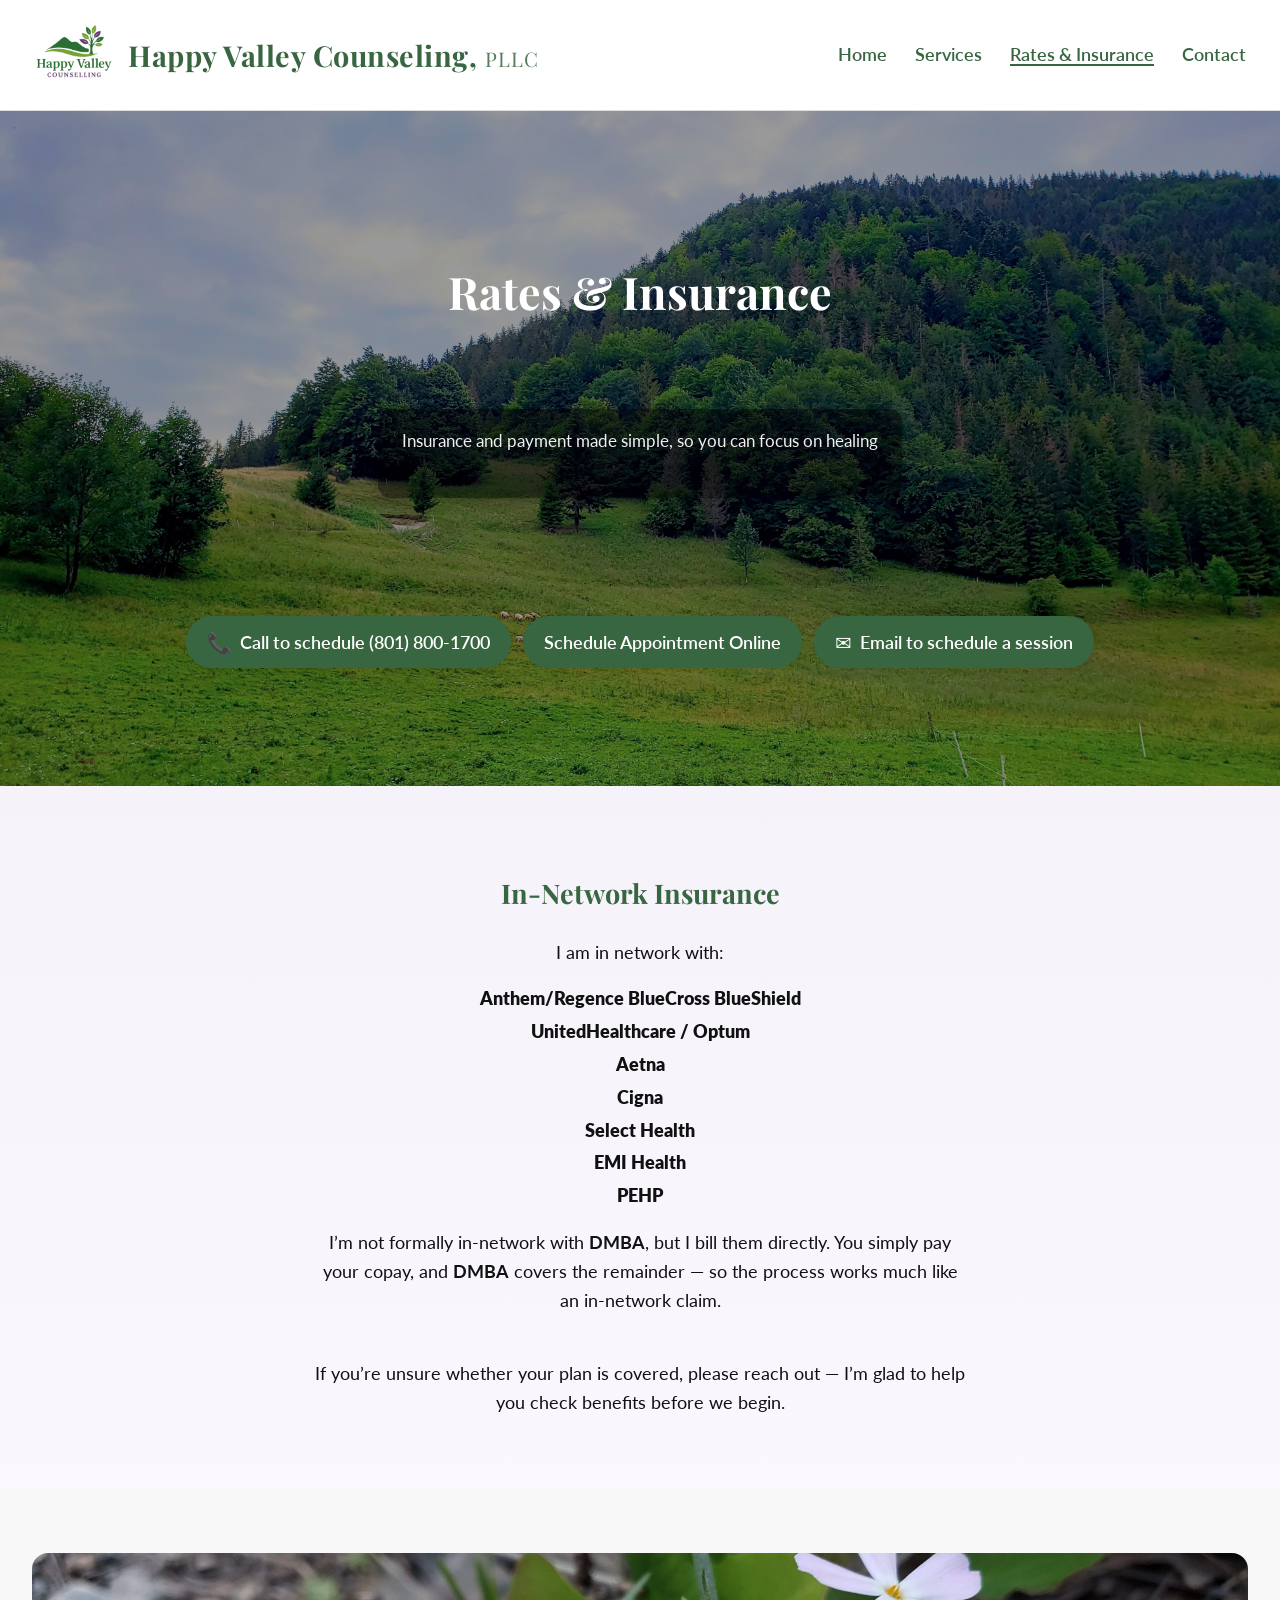
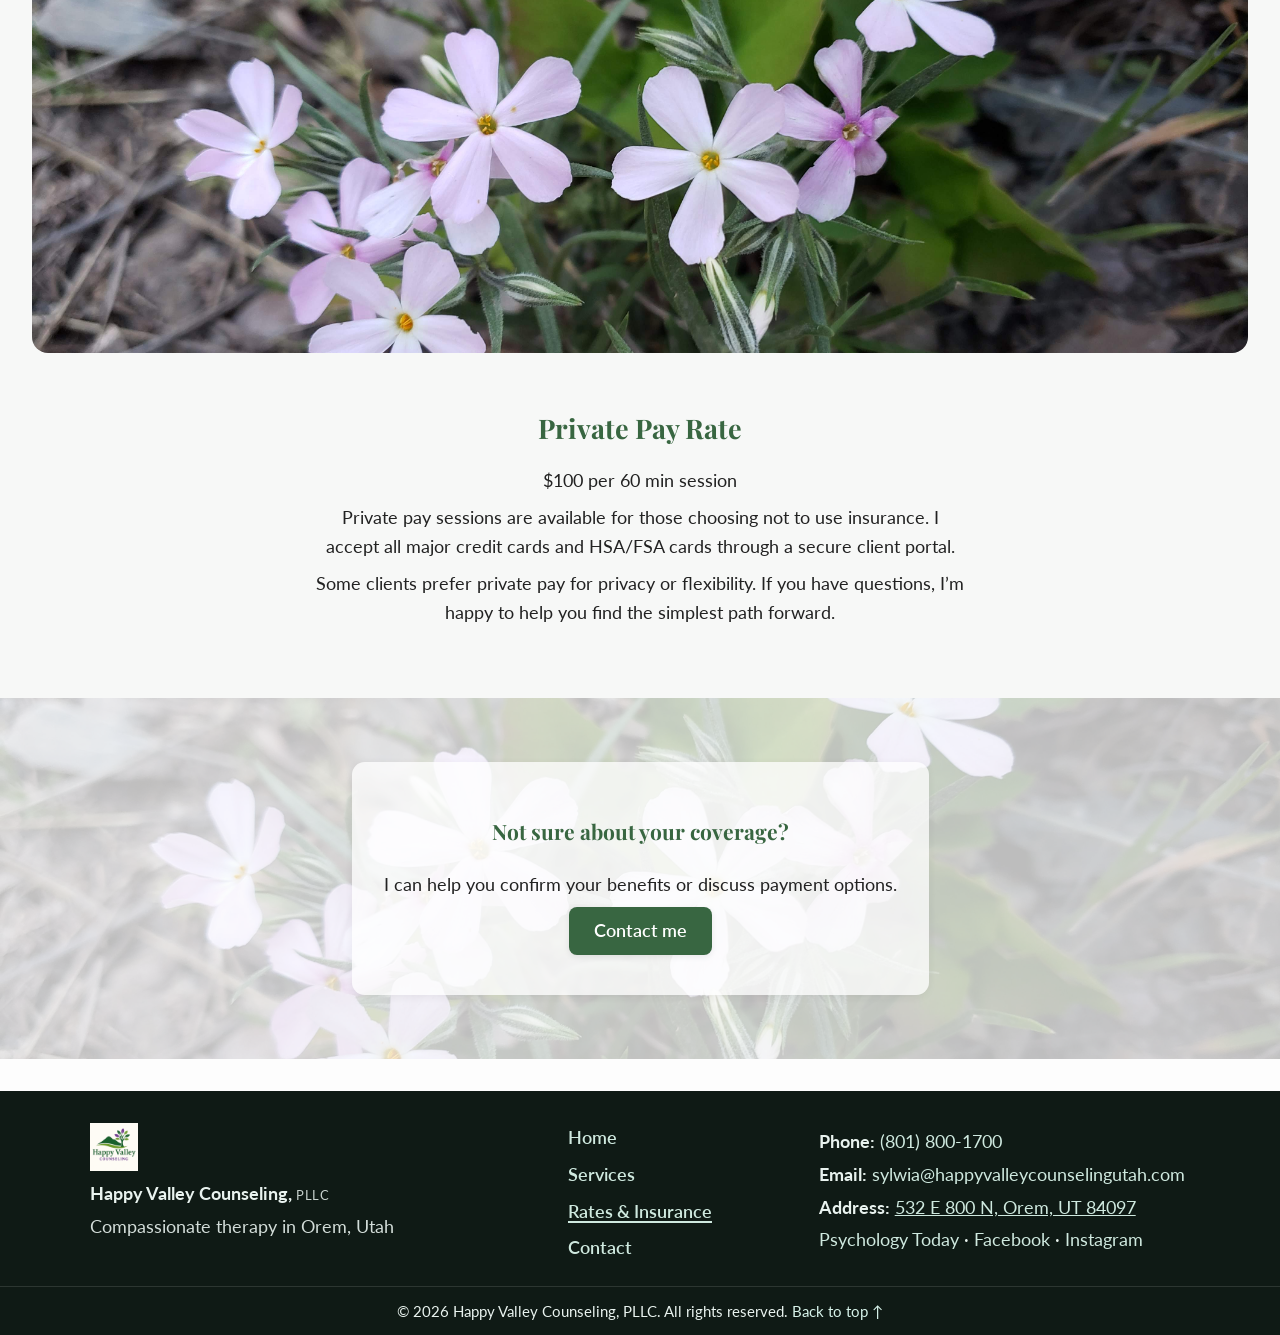
==== commit 63dd0719: "seo updated" ====
--- a/rates/index.html
+++ b/rates/index.html
@@ -5,24 +5,27 @@
 
     <meta charset="UTF-8" />
     <meta name="viewport" content="width=device-width, initial-scale=1.0" />
-    <title>Rates &amp; Insurance | Happy Valley Counseling, PLLC</title>
+    <title>Rates & Insurance | Therapy in Orem, Utah & Online Across Utah</title>
+
     <meta name="description"
-        content="Therapy rates and accepted insurance for Happy Valley Counseling in Orem, Utah. In network with major plans; private pay and HSA/FSA accepted." />
-    <!-- SEO and Social Metadata -->
-    <link rel="canonical" href="https://www.happyvalleycounselingutah.com/rates/">
+        content="Learn about therapy rates and insurance at Happy Valley Counseling in Orem, Utah. I offer affordable private-pay options and accept many insurance plans for in-person and online therapy across Utah.">
+
+    <link rel="canonical" href="https://happyvalleycounselingutah.com/rates/">
 
     <meta property="og:type" content="website">
-    <meta property="og:url" content="https://www.happyvalleycounselingutah.com/rates/">
-    <meta property="og:title" content="Rates & Insurance | Happy Valley Counseling, Orem UT">
+    <meta property="og:url" content="https://happyvalleycounselingutah.com/rates/">
+    <meta property="og:title" content="Rates & Insurance | Therapy in Orem, Utah & Online Across Utah">
     <meta property="og:description"
-        content="Transparent therapy rates and accepted insurance plans for clients in Orem and across Utah.">
-    <meta property="og:image" content="https://www.happyvalleycounselingutah.com/images/og-image.jpg">
+        content="Learn about therapy rates and insurance at Happy Valley Counseling in Orem, Utah. I offer affordable private-pay options and accept many insurance plans for in-person and online therapy across Utah.">
+
+    <meta property="og:image" content="https://happyvalleycounselingutah.com/images/og-image.jpg">
 
     <meta name="twitter:card" content="summary_large_image">
-    <meta name="twitter:title" content="Rates & Insurance | Happy Valley Counseling">
+    <meta name="twitter:title" content="Rates & Insurance | Therapy in Orem, Utah & Online Across Utah">
     <meta name="twitter:description"
-        content="Affordable, compassionate therapy. In-network with most Utah insurance plans.">
-    <meta name="twitter:image" content="https://www.happyvalleycounselingutah.com/images/og-image.jpg">
+        content="Learn about therapy rates and insurance at Happy Valley Counseling in Orem, Utah. I offer affordable private-pay options and accept many insurance plans for in-person and online therapy across Utah.">
+
+    <meta name="twitter:image" content="https://happyvalleycounselingutah.com/images/og-image.jpg">
 
     <!-- Performance for Google Fonts -->
     <link rel="preconnect" href="https://fonts.gstatic.com" crossorigin>
--- a/styles.css
+++ b/styles.css
@@ -13,6 +13,8 @@
     /* text */
     --paper-50: #fdfdfd;
     /* page bg */
+    /* Tell browsers this site is light-mode only */
+    color-scheme: light;
 }
 
 /* Hide visually but keep readable for screen readers (WCAG accessible) */
@@ -319,8 +321,6 @@
 }
 
 
-
-
 .hero img {
     display: none;
 }
@@ -340,6 +340,18 @@
     max-width: 650px;
     margin: 0.5rem auto;
 }
+
+/* Disable parallax on mobile/touch to prevent scroll jank */
+@media (max-width: 1024px),
+(pointer: coarse) {
+    .hero {
+        background-attachment: scroll !important;
+        background-position: center;
+        background-size: cover;
+    }
+}
+
+
 
 /* mobile toggle button (hidden on desktop) */
 .nav-toggle {
@@ -512,6 +524,30 @@
     color: #d7f3ea;
 }
 
+/* Improved keyboard focus visibility in the footer */
+.site-footer a:focus-visible {
+    outline: 3px solid #93c5aa;
+    /* soft green ring that meets WCAG */
+    outline-offset: 2px;
+    border-radius: .35rem;
+    text-decoration: none;
+    /* avoid double underline on focus */
+}
+
+/* Visually indicate the current page link in header and footer */
+nav a[aria-current="page"],
+.footer-nav a[aria-current="page"] {
+    text-decoration: underline;
+    text-underline-offset: 3px;
+    text-decoration-thickness: 2px;
+}
+
+/* Keep footer bottom text aligned with the top grid */
+.footer-bottom>p {
+    width: min(1100px, 92%);
+    margin: 0 auto;
+}
+
 /* Mobile footer layout */
 @media (max-width: 800px) {
     .footer-top {
@@ -535,47 +571,7 @@
     opacity: 0.85;
 }
 
-@media (prefers-color-scheme: dark) {
-    :root {
-        --paper-50: #121212;
-        /* page bg in dark */
-        --ink-900: #f5f5f5;
-        /* text in dark */
-        /* Optional: slightly tweak accents to keep contrast strong */
-        /* --green-700: #3a7a50; */
-        /* --purple-600: #7b65b6; */
-    }
-
-    body {
-        background: var(--paper-50);
-        color: var(--ink-900);
-    }
-
-    .site-header {
-        background: #161b18;
-        border-bottom-color: #27332d;
-    }
-
-    .site-header nav a:focus,
-    .site-header nav a:hover {
-        background: rgba(255, 255, 255, 0.08);
-    }
-
-    .hero::before {
-        /* Keep overlay but slightly lighter in dark mode for readability */
-        background: rgba(0, 0, 0, 0.35);
-    }
-
-
-    .site-footer {
-        background: #0b1411;
-        color: #e7f2ee;
-    }
-
-    .footer-bottom {
-        border-top-color: rgba(255, 255, 255, .14);
-    }
-}
+/* Special styling for map link in footer contact info */
 
 .footer-contact a[href*="maps"] {
     color: #cfe9df;
@@ -661,18 +657,7 @@
     color: var(--ink-900);
 }
 
-/* Family photo styling */
-.family-photo {
-    margin-top: 1rem;
-    border-radius: 0.6rem;
-    box-shadow: 0 2px 10px rgba(0, 0, 0, 0.08);
-    max-width: 680px;
-    /* keeps it from stretching too wide */
-    display: block;
-    margin-left: auto;
-    margin-right: auto;
-    /* centers the image */
-}
+/* ===== Therapist Bio Page ===== */
 
 /* Center the family photo caption */
 .photo-caption {
@@ -793,7 +778,9 @@
 }
 
 /* Buttons */
-.btn {
+/* Buttons (scoped to Rates page sections so they don't override global .btn) */
+.split-section .btn,
+.closing-cta .btn {
     background-color: #386641;
     color: #fff;
     padding: 0.75rem 1.5rem;
@@ -802,9 +789,11 @@
     font-weight: 600;
 }
 
-.btn:hover {
+.split-section .btn:hover,
+.closing-cta .btn:hover {
     background-color: #6b9080;
 }
+
 
 /* Responsive layout */
 @media (max-width: 768px) {
@@ -903,4 +892,176 @@
 .purple-tint ul li {
     font-weight: 800;
     /* extra-bold for maximum clarity */
+}
+
+/* ===== Global Dark Mode ===== */
+@media (prefers-color-scheme: dark) {
+
+    /* --- palette (uses your existing greens, with safe fallbacks) --- */
+    :root {
+        --paper-50: #0e1412;
+        /* page background */
+        --ink-900: #f3f8f6;
+        /* primary text */
+        --surface: #121a17;
+        /* card/section surface */
+        --muted: #cfe9df;
+        /* link/subtext */
+        --border: #2a3a33;
+        /* subtle borders */
+        /* if you already have --green-700 etc., keep them; otherwise these are fine */
+        --green-700: #386641;
+        --green-500: #6b9080;
+    }
+
+    /* Page + default text */
+    html,
+    body {
+        background-color: var(--paper-50) !important;
+        color: var(--ink-900) !important;
+    }
+
+    /* Header / nav */
+    .site-header {
+        background: #101813;
+        border-bottom: 1px solid #1e2a25;
+    }
+
+    .site-header a {
+        color: var(--muted);
+    }
+
+    .site-header nav a:focus,
+    .site-header nav a:hover {
+        background: rgba(255, 255, 255, 0.08);
+    }
+
+    /* Hero (keep image visible but text readable) */
+    .hero {
+        color: var(--ink-900);
+    }
+
+    .hero::before {
+        background: rgba(0, 0, 0, 0.5) !important;
+    }
+
+    /* stronger overlay in dark */
+
+    /* Generic sections + common surfaces */
+    section,
+    .card,
+    .service-card,
+    .service-item,
+    .rates-card,
+    .bio-wrap,
+    .cta-strip,
+    .panel,
+    .feature {
+        background: var(--surface);
+        color: var(--ink-900);
+        border: 1px solid var(--border);
+    }
+
+    /* Headings, paragraphs, lists in cards/sections */
+    section h1,
+    section h2,
+    section h3,
+    .card h1,
+    .card h2,
+    .card h3,
+    .service-card h2,
+    .service-card h3,
+    .rates-card h2,
+    .rates-card h3 {
+        color: var(--ink-900);
+    }
+
+    section p,
+    section li,
+    .card p,
+    .card li,
+    .service-card p,
+    .service-card li,
+    .rates-card p,
+    .rates-card li {
+        color: var(--ink-900);
+    }
+
+    /* Links */
+    a {
+        color: var(--muted);
+    }
+
+    a:hover,
+    a:focus {
+        color: #ffffff;
+        text-decoration: underline;
+    }
+
+    /* Buttons */
+    .btn,
+    .btn-primary,
+    .schedule-btn {
+        background: var(--green-700);
+        color: #ffffff;
+        border: 1px solid #2b4a39;
+    }
+
+    .btn:hover,
+    .btn:focus,
+    .btn-primary:hover,
+    .btn-primary:focus,
+    .schedule-btn:hover,
+    .schedule-btn:focus {
+        filter: brightness(1.1);
+    }
+
+    /* Forms (if present) */
+    input,
+    textarea,
+    select {
+        background: #0f1714;
+        color: var(--ink-900);
+        border: 1px solid var(--border);
+    }
+
+    input::placeholder,
+    textarea::placeholder {
+        color: #a7c7bc;
+    }
+
+    /* Footer */
+    .site-footer {
+        background: #0b1411;
+        color: #e7f2ee;
+    }
+
+    .footer-bottom {
+        border-top: 1px solid rgba(255, 255, 255, .14);
+    }
+
+    .footer-nav a,
+    .footer-contact a,
+    .footer-contact a[href*="maps"] {
+        color: var(--muted);
+    }
+
+    .footer-contact a[href*="maps"]:hover {
+        color: #ffffff;
+    }
+
+    /* Lists: make bullets visible if you use inside bullets */
+    li::marker {
+        color: #8bd4b5;
+    }
+}
+
+/* Add breathing room between hero heading and subheading */
+.hero h1 {
+    margin-bottom: 1rem;
+}
+
+/* Add space between the subheading and buttons in the hero */
+.hero .hero-text {
+    margin-bottom: 1.5rem;
 }
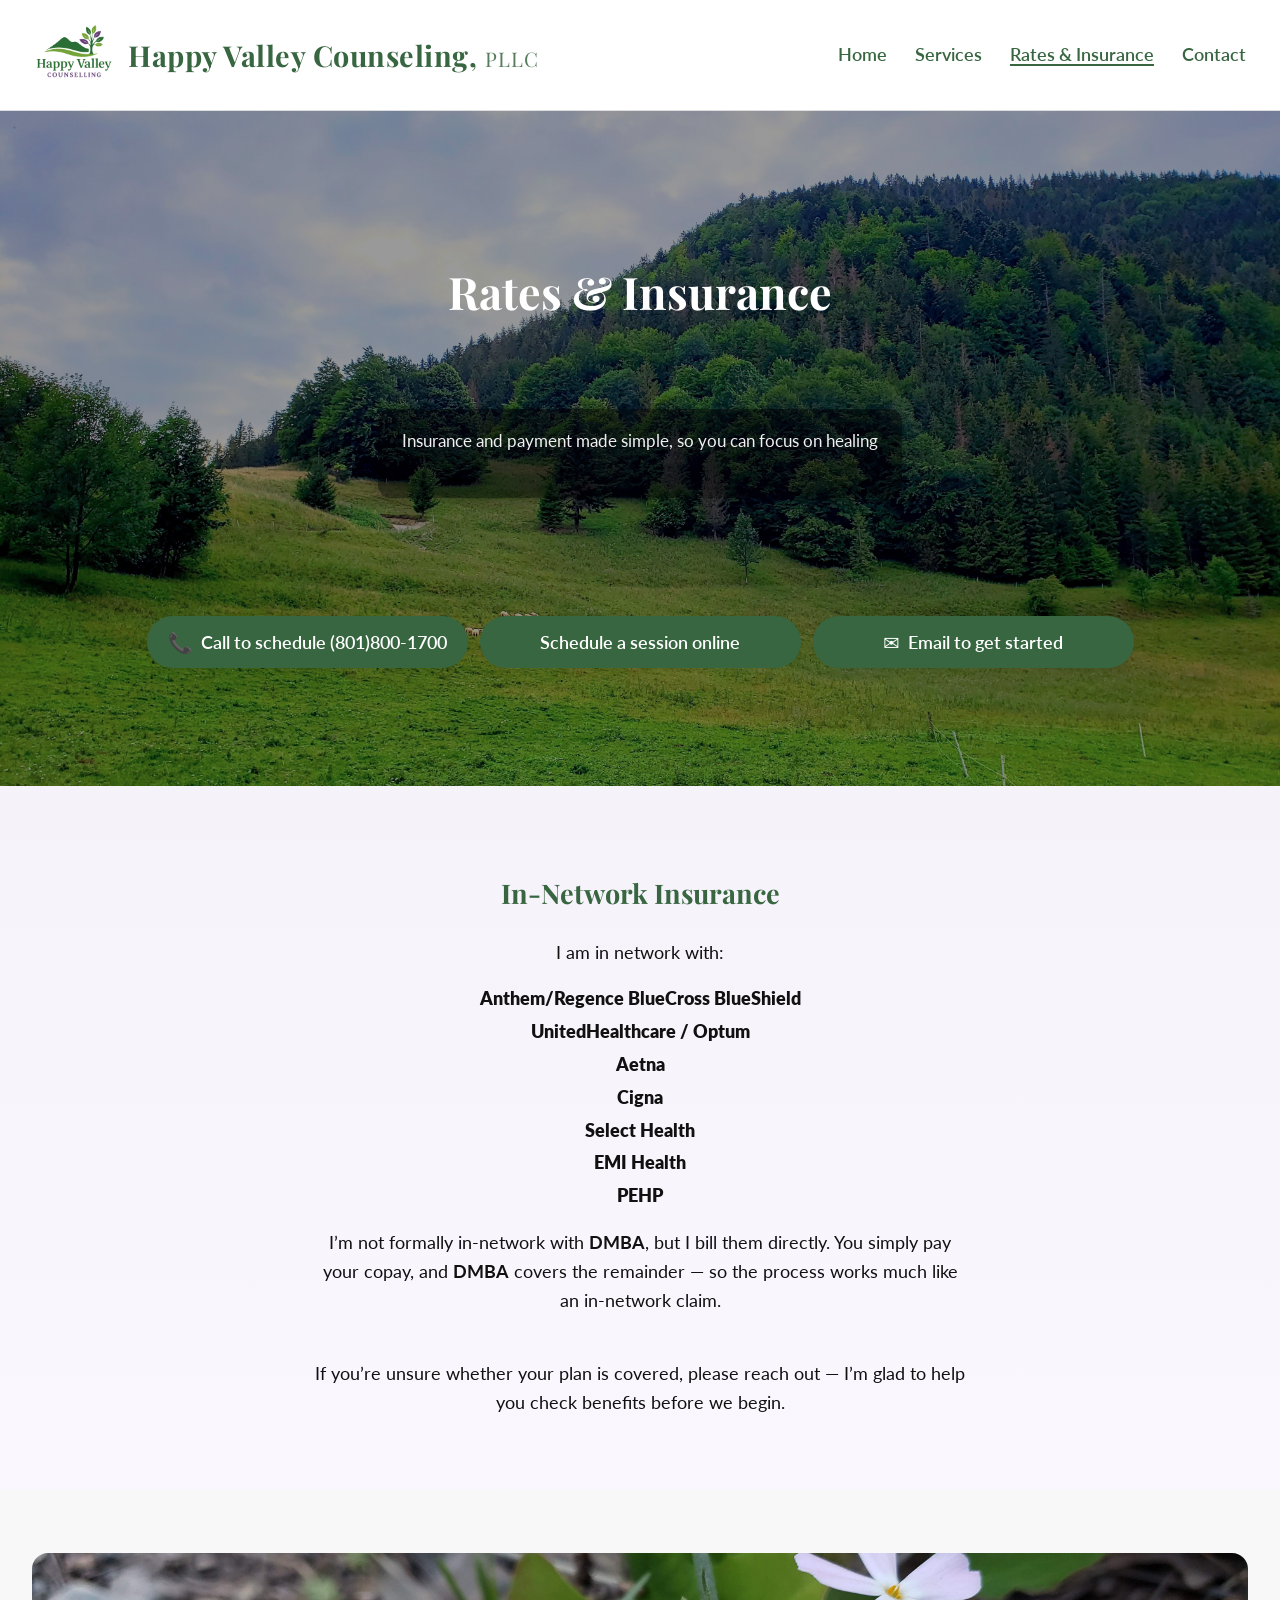
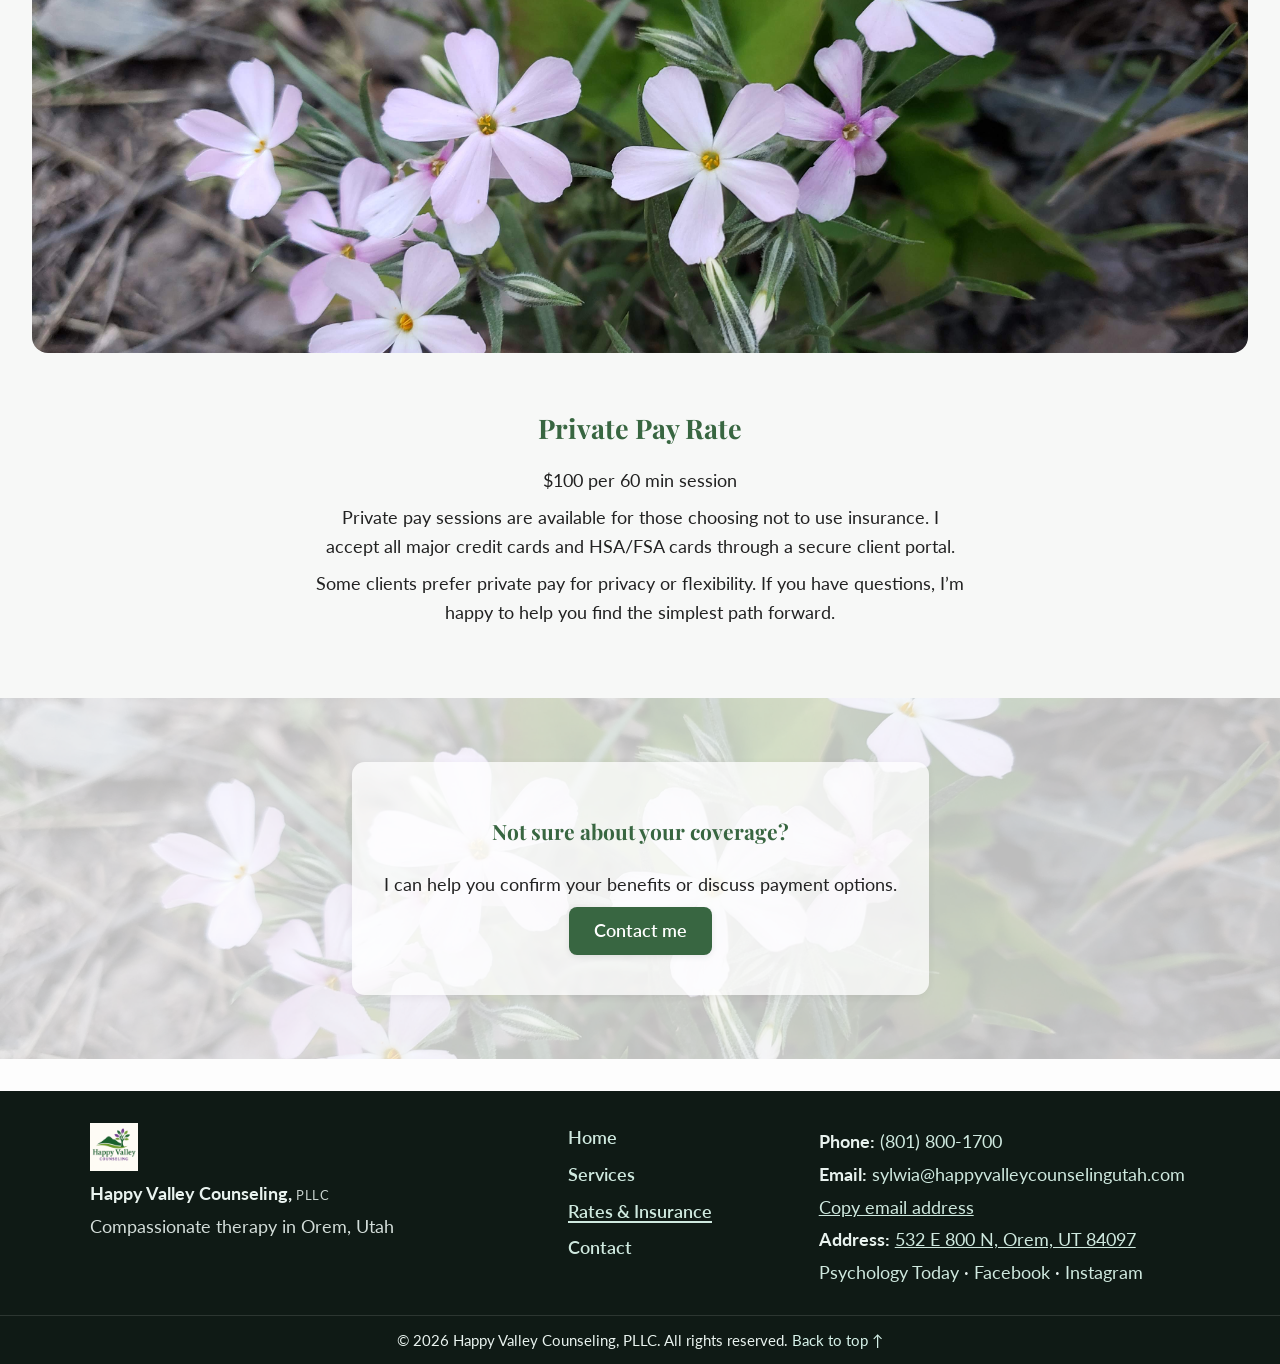
==== commit 2f59c80f: "added copy email address button to footer" ====
--- a/rates/index.html
+++ b/rates/index.html
@@ -83,12 +83,12 @@
                 <a class="btn btn-primary" href="tel:+18018001700"
                     aria-label="Call Happy Valley Counseling at 801-800-1700 to schedule a session">
                     <span class="i" aria-hidden="true">📞</span>
-                    Call to schedule (801) 800-1700
+                    Call to schedule (801)800-1700
                 </a>
 
                 <a href="https://www.therapyportal.com/p/happyvalley84097/" class="btn schedule-btn" target="_blank"
                     rel="noopener noreferrer" aria-label="Schedule an appointment securely through the client portal">
-                    Schedule Appointment Online
+                    Schedule a session online
                 </a>
 
 
@@ -96,7 +96,7 @@
                     href="mailto:sylwia@happyvalleycounselingutah.com?subject=Schedule%20a%20session&body=Hello%2C%20I%E2%80%99d%20like%20to%20schedule%20a%20therapy%20session."
                     aria-label="Email Happy Valley Counseling to schedule a session">
                     <span class="i" aria-hidden="true">✉️</span>
-                    Email to schedule a session
+                    Email to get started
                 </a>
             </div>
 
@@ -159,7 +159,7 @@
             <div class="closing-box">
                 <h3>Not sure about your coverage?</h3>
                 <p>I can help you confirm your benefits or discuss payment options.</p>
-                <p><a class="btn" href="../#contact">Contact me</a></p>
+                <p><a class="btn" href="/#contact">Contact me</a></p>
 
             </div>
         </section>
@@ -192,6 +192,8 @@
                 <p><strong>Phone:</strong> <a href="tel:+18018001700">(801) 800-1700</a></p>
                 <p><strong>Email:</strong> <a
                         href="mailto:sylwia@happyvalleycounselingutah.com">sylwia@happyvalleycounselingutah.com</a></p>
+                <p><a id="copy-email" href="#" onclick="copyEmail(event)">Copy email address</a></p>
+
                 <p><strong>Address:</strong>
                     <a href="https://www.google.com/maps/search/?api=1&query=532%20E%20800%20N%2C%20Orem%2C%20UT%2084097"
                         target="_blank" rel="noopener">
--- a/styles.css
+++ b/styles.css
@@ -583,6 +583,17 @@
     color: #ffffff;
 }
 
+/* Style for the 'Copy email address' link */
+#copy-email {
+    color: #cfe9df;
+    text-decoration: underline;
+    cursor: pointer;
+}
+
+#copy-email:hover {
+    color: #ffffff;
+}
+
 
 /* ===== Therapy Services: compact cards (title → image → text) ===== */
 .services .section-hero {
@@ -820,14 +831,6 @@
     max-width: 60ch;
 }
 
-#rates-hero .cta-group {
-    display: flex;
-    flex-wrap: wrap;
-    /* allows buttons to wrap on mobile */
-    justify-content: center;
-    gap: 0.75rem;
-    /* space between buttons */
-}
 
 
 
